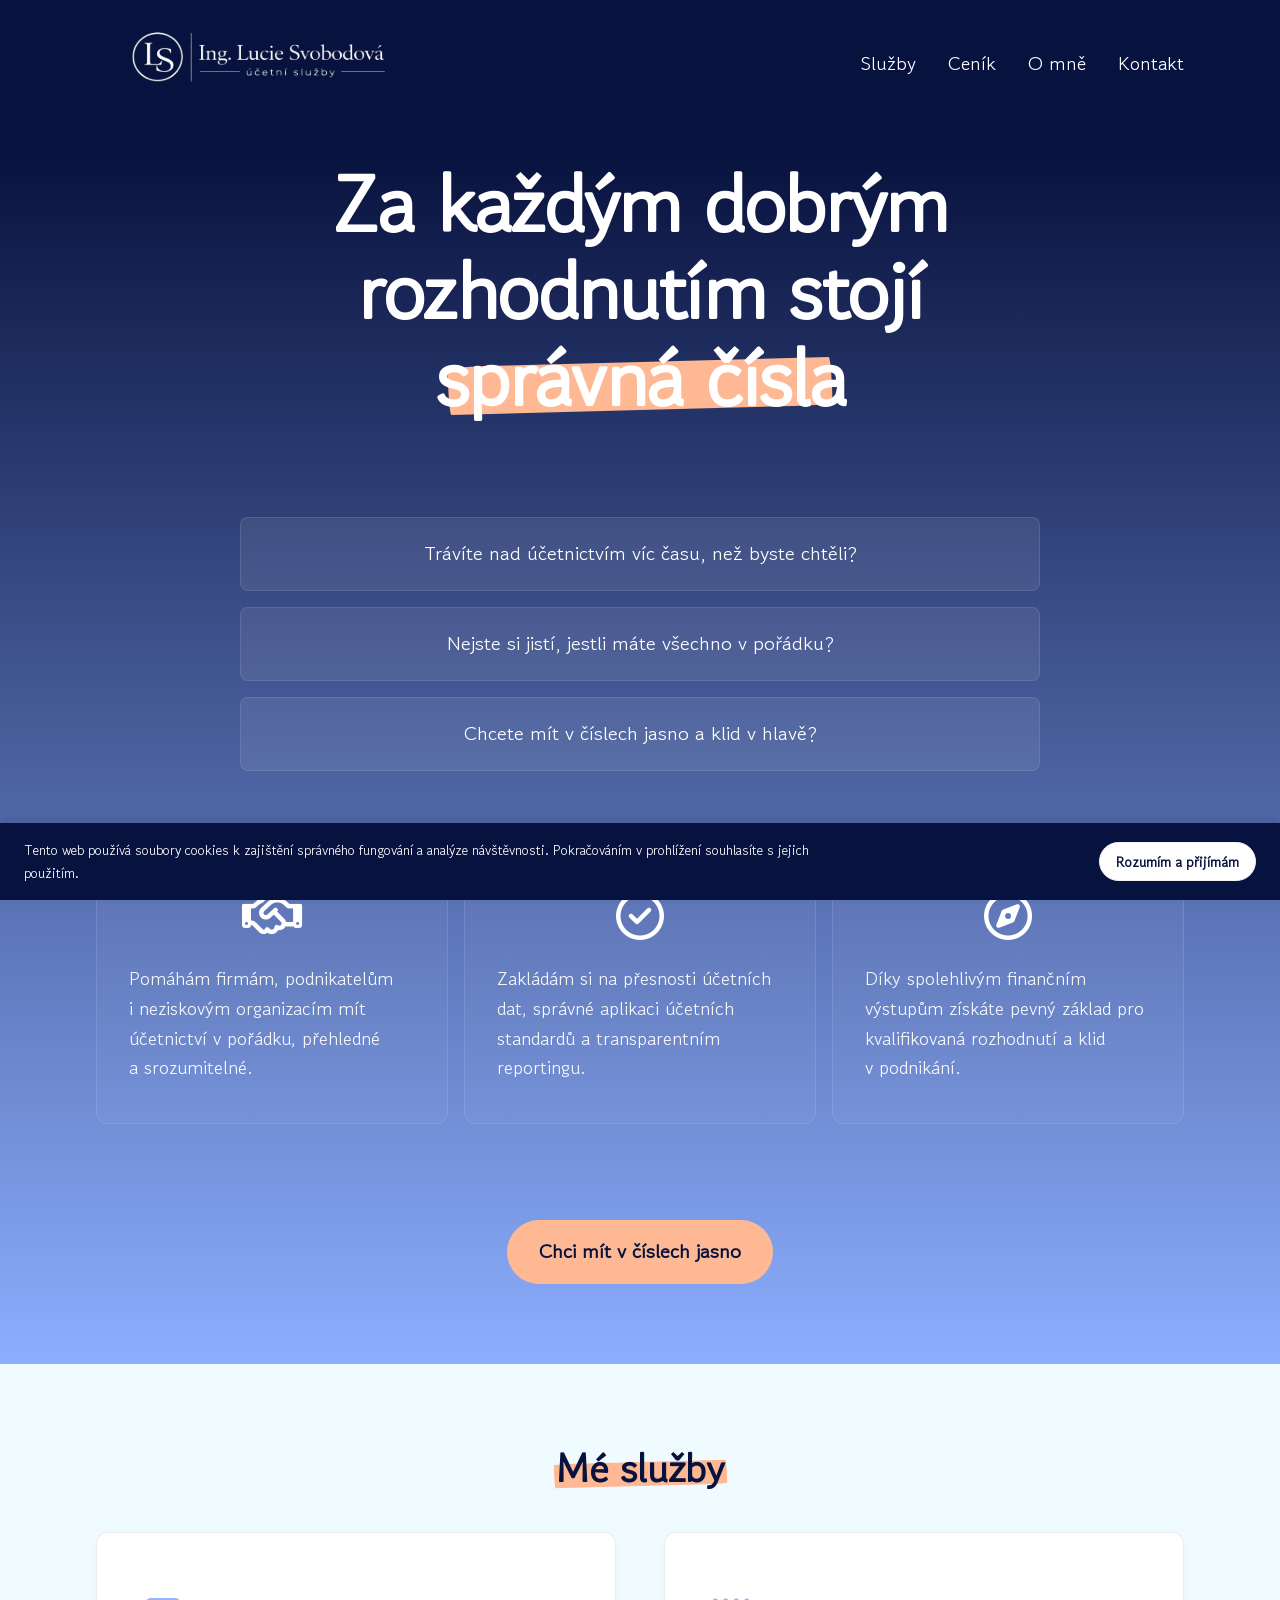
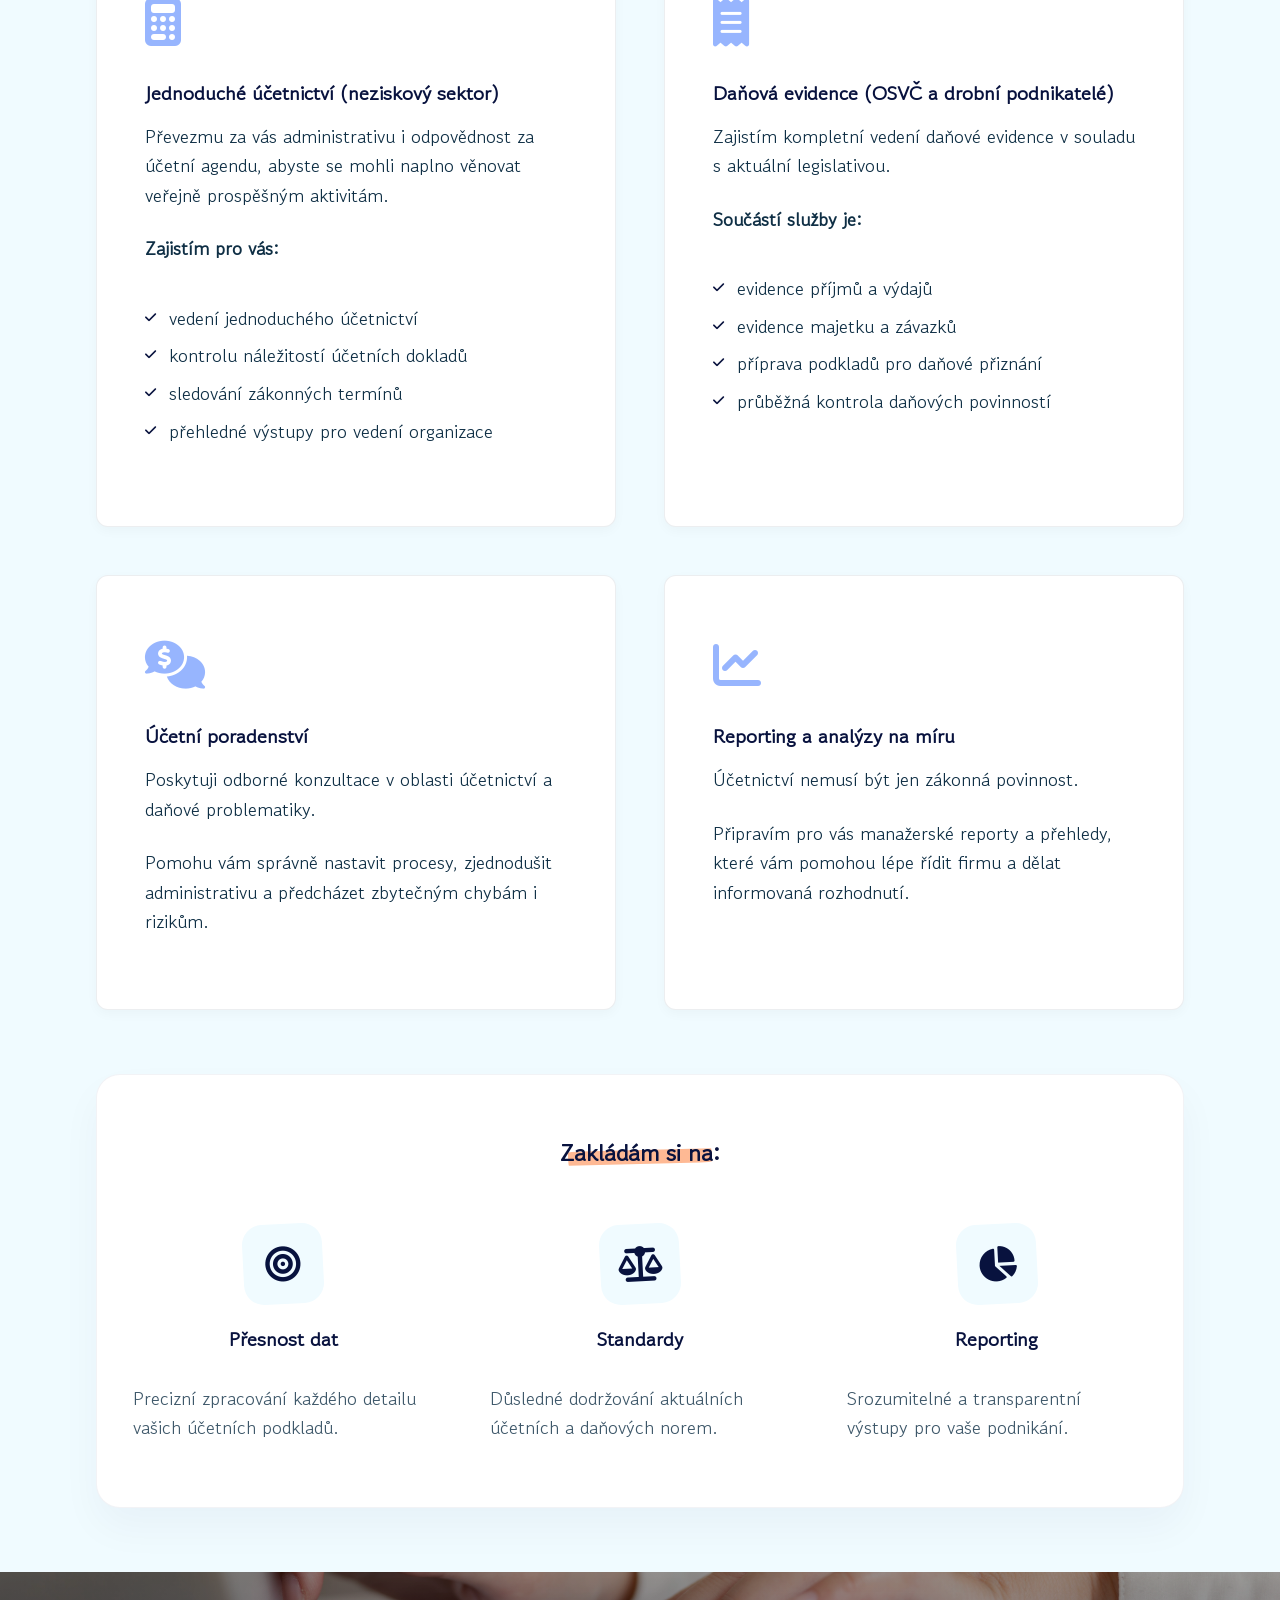
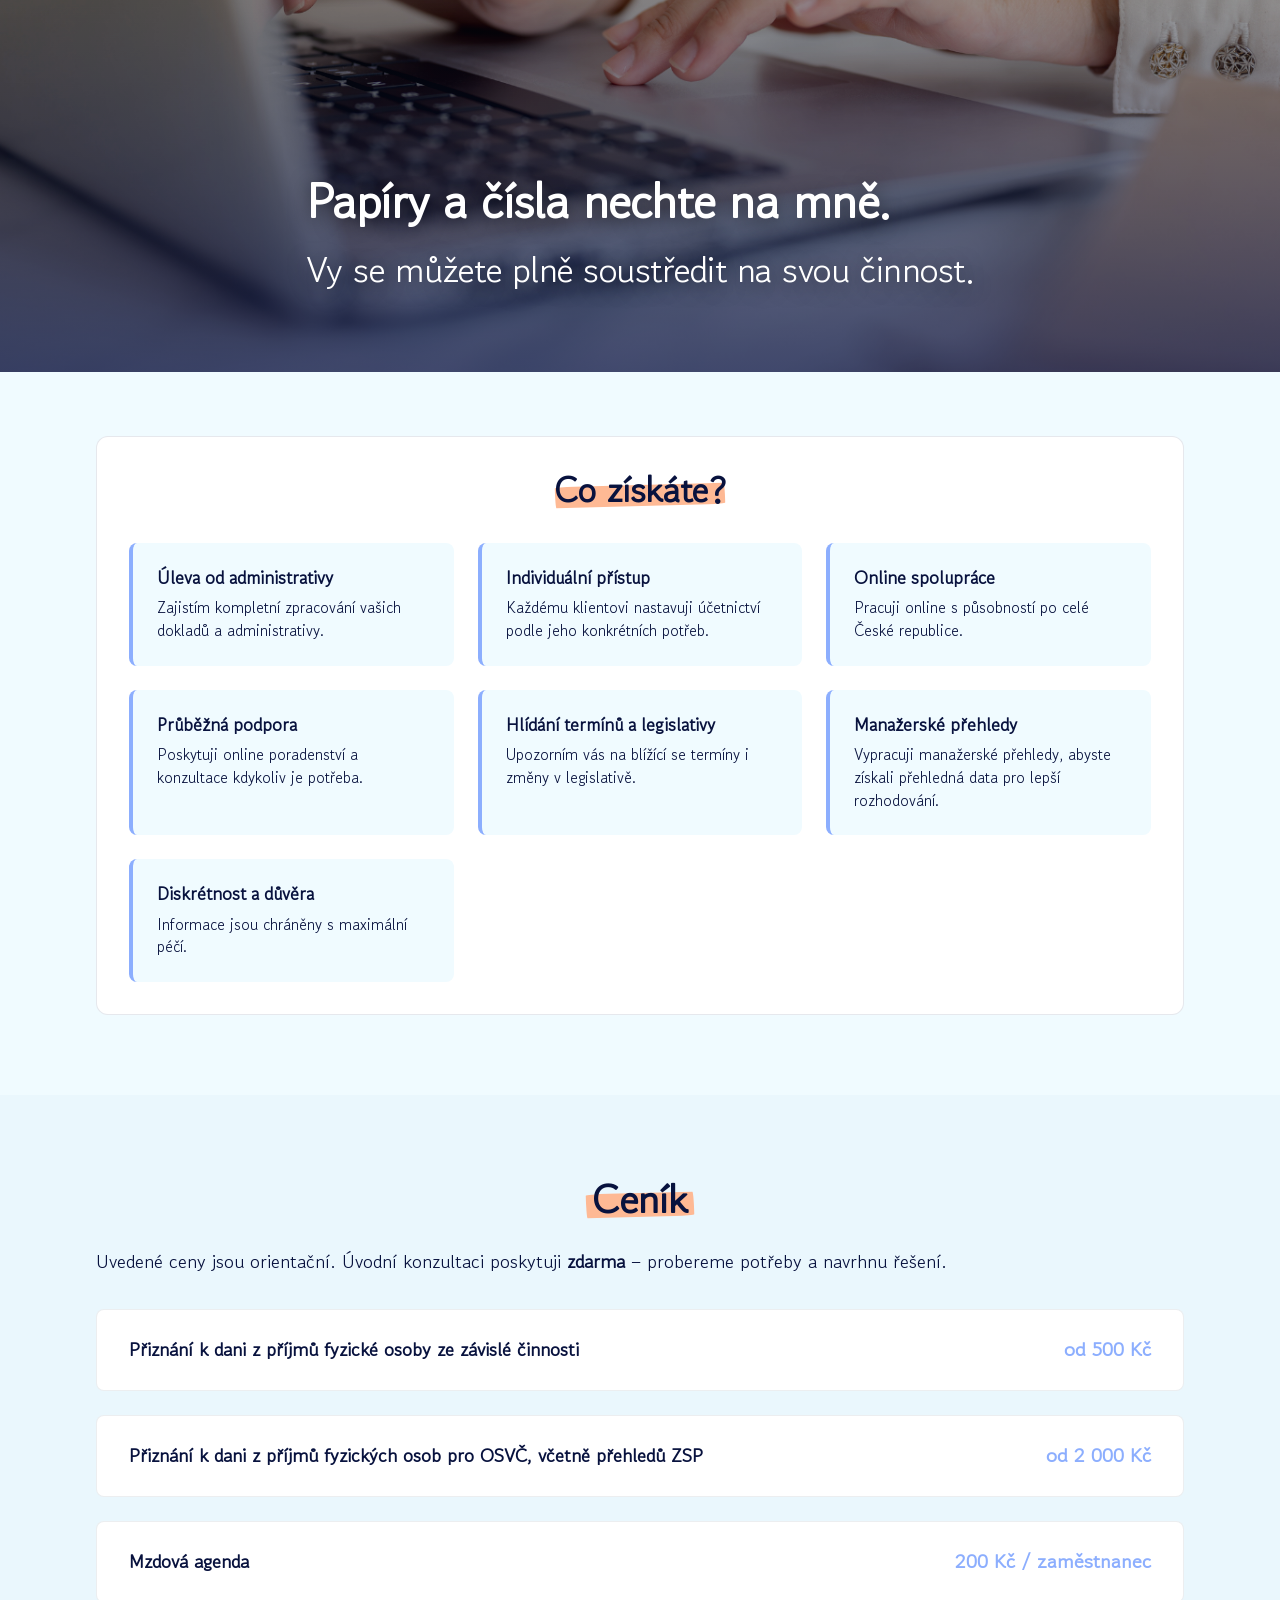
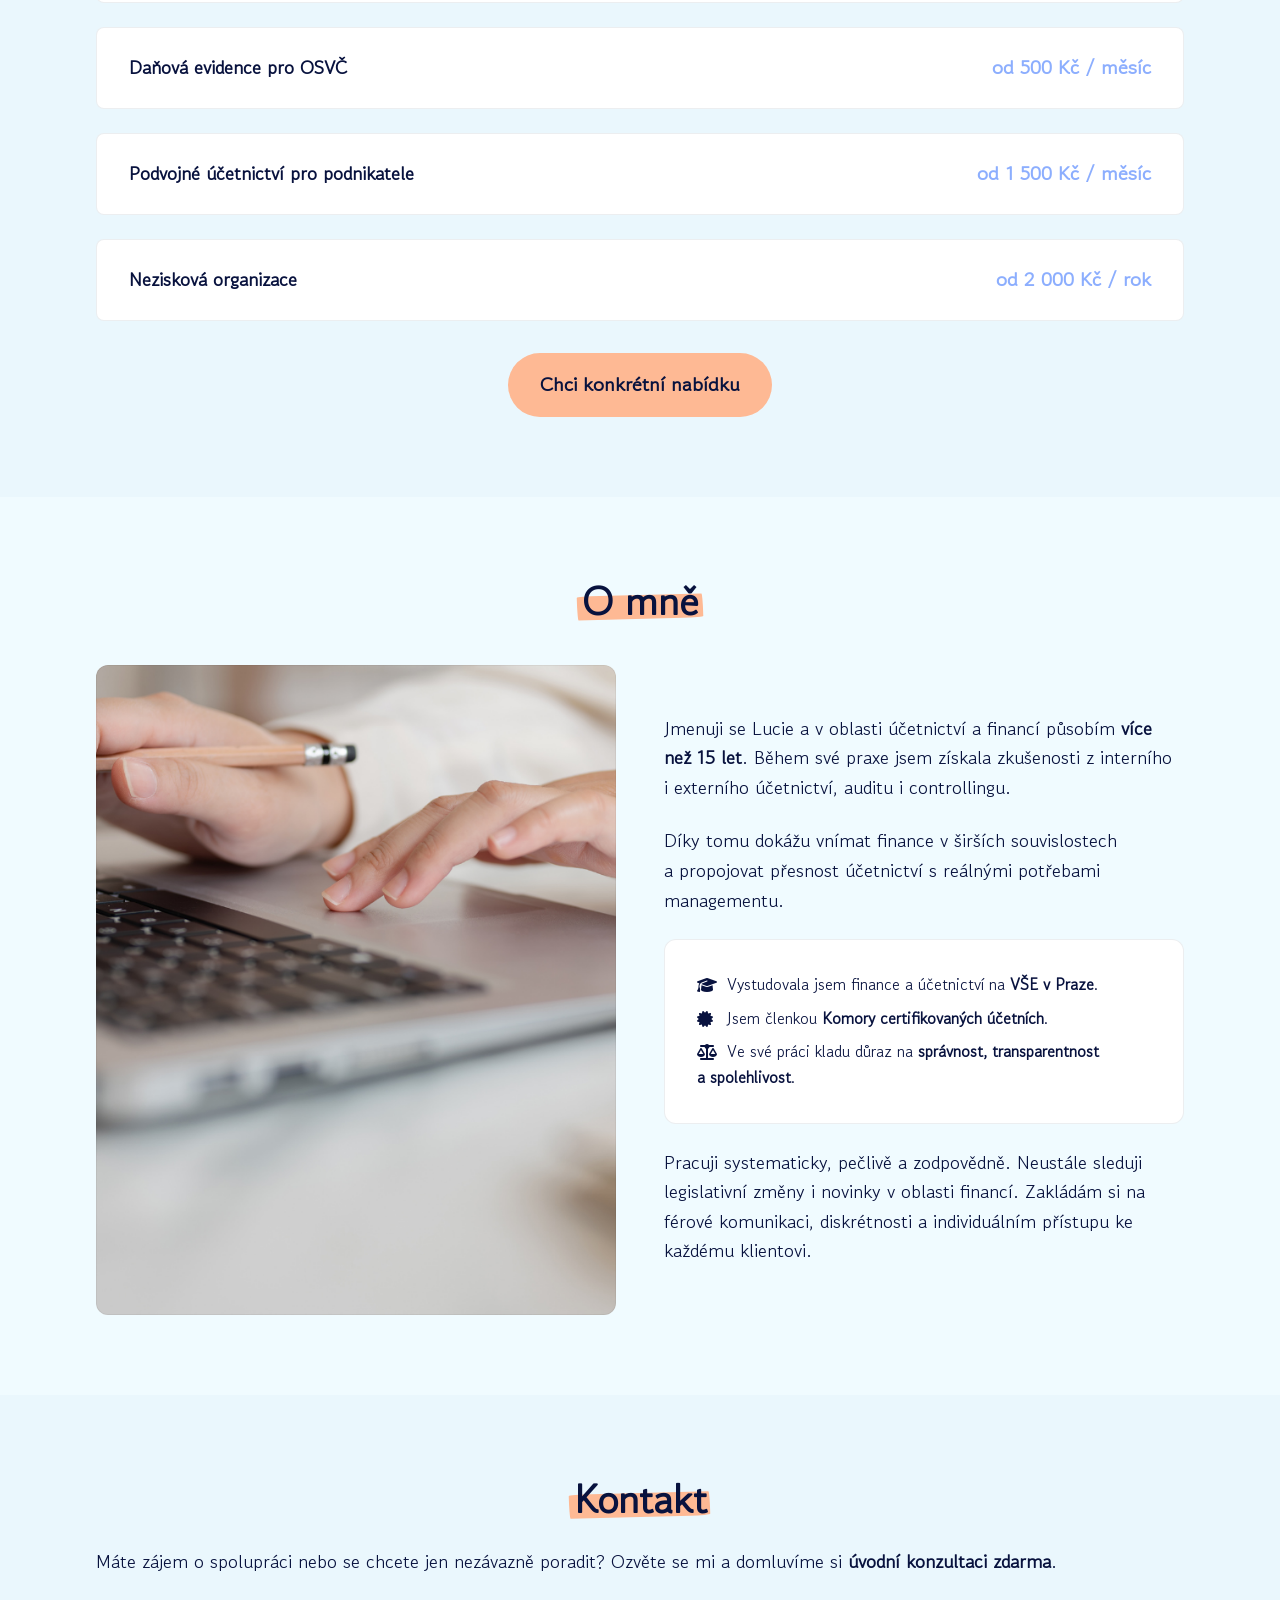
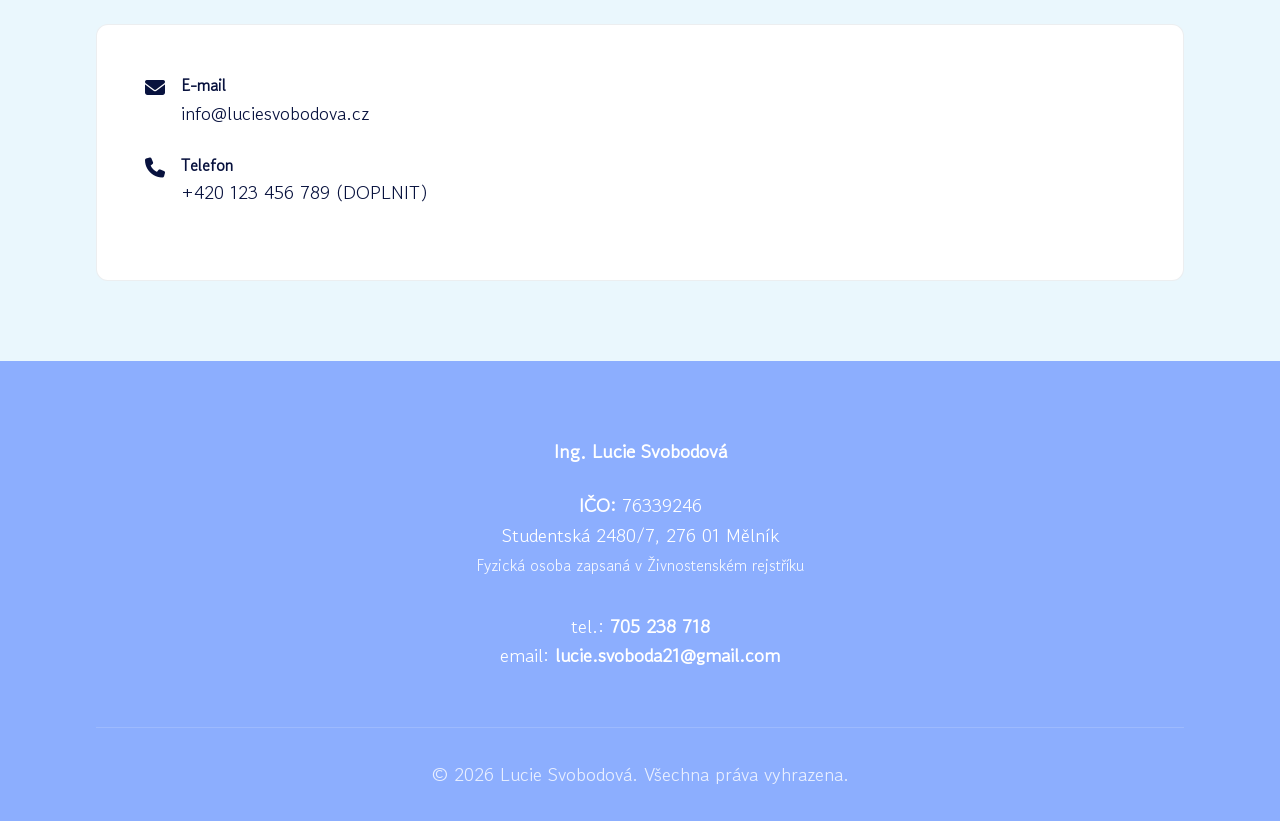
==== index.html @ 1a76c0b0 "verze 1" ====
<!DOCTYPE html>
<html lang="cs">

<head>
    <meta charset="UTF-8">
    <meta name="viewport" content="width=device-width, initial-scale=1.0">
    <meta http-equiv="X-UA-Compatible" content="ie=edge">

    <!-- SEO & Metadata -->
    <title>Lucie Svobodová | Moderní účetnictví a finance</title>
    <meta name="description"
        content="Profesionální vedení účetnictví, daňová evidence a finanční poradenství pro firmy, OSVČ i neziskové organizace s důrazem na přesnost a srozumitelnost.">
    <meta name="robots" content="noindex, nofollow">
    <link rel="canonical" href="https://www.luciesvobodova.cz/">

    <!-- Open Graph for Social Media -->
    <meta property="og:title" content="Lucie Svobodová | Moderní účetnictví a finance">
    <meta property="og:description" content="Spolehlivé účetnictví a srozumitelný reporting pro vaše klidné podnikání.">
    <meta property="og:type" content="website">
    <meta property="og:url" content="https://www.luciesvobodova.cz/">
    <meta property="og:image" content="https://www.luciesvobodova.cz/obrazky/lucie.svobodova.png">

    <!-- Favicon -->
    <link rel="icon" type="image/svg+xml" href="/favicon.svg">

    <!-- Fonts (Gowun Dodum) -->
    <link rel="preconnect" href="https://fonts.googleapis.com">
    <link rel="preconnect" href="https://fonts.gstatic.com" crossorigin>
    <link href="https://fonts.googleapis.com/css2?family=Gowun+Dodum&display=swap" rel="stylesheet">

    <!-- FontAwesome -->
    <link rel="stylesheet" href="https://cdnjs.cloudflare.com/ajax/libs/font-awesome/6.4.0/css/all.min.css">

    <!-- CSS & JS -->
    <link rel="stylesheet" href="style.css">
    <script defer src="script.js"></script>

    <!-- Structured Data (JSON-LD) -->
    <script type="application/ld+json">
    {
      "@context": "https://schema.org",
      "@type": "AccountingService",
      "name": "Lucie Svobodová - Účetní služby",
      "image": "https://www.luciesvobodova.cz/obrazky/logo-dark-bg-cropped.png",
      "url": "https://www.luciesvobodova.cz",
      "telephone": "",
      "priceRange": "$$",
      "address": {
        "@type": "PostalAddress",
        "addressCountry": "CZ"
      },
      "description": "Profesionální vedení účetnictví, daňová evidence a finanční poradenství."
    }
    </script>
</head>

<body>

    <!-- Header Navigation -->
    <header class="header">
        <div class="container nav">
            <a href="#" class="logo"
                style="display: block; width: 330px; height: 95px; overflow: hidden; position: relative;">
                <img src="obrazky/logo svobodova.svg" alt="Logo Lucie Svobodová"
                    style="position: absolute; top: 50%; left: 50%; transform: translate(-50%, -48%); width: 320px; height: 320px; max-width: none;">
            </a>
            <button class="hamburger" aria-label="Menu" aria-expanded="false">
                <i class="fa-solid fa-bars"></i>
            </button>

            <nav>
                <ul class="nav-links">
                    <li><a href="#sluzby">Služby</a></li>
                    <li><a href="#cenik">Ceník</a></li>
                    <li><a href="#o-mne">O&nbsp;mně</a></li>
                    <li><a href="#kontakt">Kontakt</a></li>
                </ul>
            </nav>
        </div>
    </header>

    <!-- Main Content -->
    <main>

        <!-- Background Hero Section matching the image visual -->
        <section class="hero" id="domu">
            <div class="container hero-content">


                <h1 class="reveal" style="transition-delay: 0.1s;">Za každým dobrým<br>rozhodnutím stojí<br><span
                        class="highlight-marker">správná čísla</span></h1>

                <div class="subtitle-container reveal" style="transition-delay: 0.2s;">
                    <ul class="hero-questions">
                        <li>Trávíte nad účetnictvím víc času, než byste
                            chtěli?</li>
                        <li>Nejste si jistí, jestli máte všechno
                            v&nbsp;pořádku?</li>
                        <li>Chcete mít v&nbsp;číslech jasno a&nbsp;klid
                            v&nbsp;hlavě?</li>
                    </ul>

                    <div class="hero-features-grid">
                        <div class="hero-feature-box">
                            <div class="icon-wrapper"><i class="fa-regular fa-handshake"></i></div>
                            <p>Pomáhám firmám, podnikatelům i&nbsp;neziskovým organizacím mít účetnictví v&nbsp;pořádku,
                                přehledné a&nbsp;srozumitelné.</p>
                        </div>
                        <div class="hero-feature-box">
                            <div class="icon-wrapper"><i class="fa-regular fa-circle-check"></i></div>
                            <p>Zakládám si na přesnosti účetních dat, správné aplikaci účetních standardů
                                a&nbsp;transparentním reportingu.</p>
                        </div>
                        <div class="hero-feature-box">
                            <div class="icon-wrapper"><i class="fa-regular fa-compass"></i></div>
                            <p>Díky spolehlivým finančním výstupům získáte pevný základ pro kvalifikovaná rozhodnutí
                                a&nbsp;klid v&nbsp;podnikání.</p>
                        </div>
                    </div>
                </div>

                <div class="hero-cta reveal" style="transition-delay: 0.3s;">
                    <a href="#kontakt" class="btn btn-primary">Chci mít v číslech jasno</a>
                </div>

            </div>
        </section>


        <!-- Služby Section (Bento Grid) -->
        <section id="sluzby" class="modern-section">
            <div class="container container-relative">
                <div class="section-header reveal">
                    <h2>Mé služby</h2>
                </div>

                <div class="services-grid" style="margin-top: 2rem; margin-bottom: 4rem;">

                    <!-- Služba 1 -->
                    <div class="service-card reveal">
                        <div class="service-icon"><i class="fa-solid fa-calculator"></i></div>
                        <h3>Jednoduché účetnictví (neziskový sektor)</h3>
                        <p>Převezmu za vás administrativu i odpovědnost za účetní agendu, abyste se mohli naplno věnovat
                            veřejně prospěšným aktivitám.</p>
                        <p><strong>Zajistím pro vás:</strong></p>
                        <ul class="service-list">
                            <li>vedení jednoduchého účetnictví</li>
                            <li>kontrolu náležitostí účetních dokladů</li>
                            <li>sledování zákonných termínů</li>
                            <li>přehledné výstupy pro vedení organizace</li>
                        </ul>
                    </div>

                    <!-- Služba 2 -->
                    <div class="service-card reveal" style="transition-delay: 0.1s;">
                        <div class="service-icon"><i class="fa-solid fa-receipt"></i></div>
                        <h3>Daňová evidence (OSVČ a drobní podnikatelé)</h3>
                        <p>Zajistím kompletní vedení daňové evidence v souladu s aktuální legislativou.</p>
                        <p><strong>Součástí služby je:</strong></p>
                        <ul class="service-list">
                            <li>evidence příjmů a výdajů</li>
                            <li>evidence majetku a závazků</li>
                            <li>příprava podkladů pro daňové přiznání</li>
                            <li>průběžná kontrola daňových povinností</li>
                        </ul>
                    </div>

                    <!-- Služba 3 -->
                    <div class="service-card reveal" style="transition-delay: 0.2s;">
                        <div class="service-icon"><i class="fa-solid fa-comments-dollar"></i></div>
                        <h3>Účetní poradenství</h3>
                        <p>Poskytuji odborné konzultace v oblasti účetnictví a daňové problematiky.</p>
                        <p>Pomohu vám správně nastavit procesy, zjednodušit administrativu a předcházet zbytečným
                            chybám
                            i rizikům.</p>
                    </div>

                    <!-- Služba 4 -->
                    <div class="service-card reveal" style="transition-delay: 0.3s;">
                        <div class="service-icon"><i class="fa-solid fa-chart-line"></i></div>
                        <h3>Reporting a analýzy na míru</h3>
                        <p>Účetnictví nemusí být jen zákonná povinnost.</p>
                        <p>Připravím pro vás manažerské reporty a přehledy, které vám pomohou lépe řídit firmu a
                            dělat
                            informovaná rozhodnutí.</p>
                    </div>

                </div>

                <!-- Zvýrazněné hodnoty (Zakládám si na) -->
                <div class="values-highlight reveal">
                    <p class="values-title">Zakládám si na:</p>
                    <div class="values-grid">
                        <div class="value-card">
                            <div class="value-icon-wrapper"><i class="fa-solid fa-bullseye"></i></div>
                            <h4>Přesnost dat</h4>
                            <p>Precizní zpracování každého detailu vašich účetních podkladů.</p>
                        </div>
                        <div class="value-card" style="transition-delay: 0.1s;">
                            <div class="value-icon-wrapper"><i class="fa-solid fa-scale-balanced"></i></div>
                            <h4>Standardy</h4>
                            <p>Důsledné dodržování aktuálních účetních a daňových norem.</p>
                        </div>
                        <div class="value-card" style="transition-delay: 0.2s;">
                            <div class="value-icon-wrapper"><i class="fa-solid fa-chart-pie"></i></div>
                            <h4>Reporting</h4>
                            <p>Srozumitelné a transparentní výstupy pro vaše podnikání.</p>
                        </div>
                    </div>
                </div>

                <!-- Full-width Image Slogan Section -->
                <div class="full-width-image-section reveal">
                    <img src="obrazky/lucie.svobodova.png" alt="Lucie Svobodová" loading="lazy">
                    <div class="slogan-overlay">
                        <p class="slogan-text">
                            Papíry a&nbsp;čísla nechte na&nbsp;mně.<br>
                            <span class="slogan-subtext">Vy se můžete plně soustředit na svou činnost.</span>
                        </p>
                    </div>
                </div>

                <!-- Výhody spolupráce -->
                <div class="bento-grid" style="margin-top: 3rem; grid-template-columns: 1fr;">
                    <div class="bento-card reveal"
                        style="background: var(--clr-white); color: var(--clr-primary); border: 1px solid rgba(11, 33, 76, 0.1);">
                        <h3 style="margin-bottom: 2rem; text-align: center; font-size: 2.2rem;">
                            <span class="highlight-marker" style="color: var(--clr-primary);">Co získáte?</span>
                        </h3>
                        <div
                            style="display: grid; grid-template-columns: repeat(auto-fill, minmax(280px, 1fr)); gap: 1.5rem;">

                            <div
                                style="background: var(--clr-bg); padding: 1.5rem; border-radius: var(--radius-md); border-left: 4px solid var(--clr-secondary);">
                                <h4 style="color: var(--clr-primary); margin-bottom: 0.5rem; font-size: 1.1rem;">
                                    Úleva
                                    od
                                    administrativy</h4>
                                <p style="color: var(--clr-text); margin: 0; font-size: 0.95rem; line-height: 1.5;">
                                    Zajistím kompletní zpracování vašich dokladů a administrativy.</p>
                            </div>

                            <div
                                style="background: var(--clr-bg); padding: 1.5rem; border-radius: var(--radius-md); border-left: 4px solid var(--clr-secondary);">
                                <h4 style="color: var(--clr-primary); margin-bottom: 0.5rem; font-size: 1.1rem;">
                                    Individuální přístup
                                </h4>
                                <p style="color: var(--clr-text); margin: 0; font-size: 0.95rem; line-height: 1.5;">
                                    Každému klientovi nastavuji účetnictví podle jeho konkrétních potřeb.</p>
                            </div>

                            <div
                                style="background: var(--clr-bg); padding: 1.5rem; border-radius: var(--radius-md); border-left: 4px solid var(--clr-secondary);">
                                <h4 style="color: var(--clr-primary); margin-bottom: 0.5rem; font-size: 1.1rem;">
                                    Online
                                    spolupráce
                                </h4>
                                <p style="color: var(--clr-text); margin: 0; font-size: 0.95rem; line-height: 1.5;">
                                    Pracuji online s působností po celé České republice.</p>
                            </div>

                            <div
                                style="background: var(--clr-bg); padding: 1.5rem; border-radius: var(--radius-md); border-left: 4px solid var(--clr-secondary);">
                                <h4 style="color: var(--clr-primary); margin-bottom: 0.5rem; font-size: 1.1rem;">
                                    Průběžná podpora
                                </h4>
                                <p style="color: var(--clr-text); margin: 0; font-size: 0.95rem; line-height: 1.5;">
                                    Poskytuji online poradenství a konzultace kdykoliv je potřeba.</p>
                            </div>

                            <div
                                style="background: var(--clr-bg); padding: 1.5rem; border-radius: var(--radius-md); border-left: 4px solid var(--clr-secondary);">
                                <h4 style="color: var(--clr-primary); margin-bottom: 0.5rem; font-size: 1.1rem;">
                                    Hlídání
                                    termínů a
                                    legislativy</h4>
                                <p style="color: var(--clr-text); margin: 0; font-size: 0.95rem; line-height: 1.5;">
                                    Upozorním vás na blížící se termíny i změny v legislativě.</p>
                            </div>

                            <div
                                style="background: var(--clr-bg); padding: 1.5rem; border-radius: var(--radius-md); border-left: 4px solid var(--clr-secondary);">
                                <h4 style="color: var(--clr-primary); margin-bottom: 0.5rem; font-size: 1.1rem;">
                                    Manažerské přehledy
                                </h4>
                                <p style="color: var(--clr-text); margin: 0; font-size: 0.95rem; line-height: 1.5;">
                                    Vypracuji manažerské přehledy, abyste získali přehledná data pro lepší
                                    rozhodování.
                                </p>
                            </div>

                            <div
                                style="background: var(--clr-bg); padding: 1.5rem; border-radius: var(--radius-md); border-left: 4px solid var(--clr-secondary);">
                                <h4 style="color: var(--clr-primary); margin-bottom: 0.5rem; font-size: 1.1rem;">
                                    Diskrétnost a důvěra
                                </h4>
                                <p style="color: var(--clr-text); margin: 0; font-size: 0.95rem; line-height: 1.5;">
                                    Informace jsou chráněny s maximální péčí.</p>
                            </div>

                        </div>
                    </div>
                </div>
            </div>
        </section>


        <!-- Ceník Section -->
        <section id="cenik" class="modern-section bg-alternate">
            <div class="container container-relative">
                <div class="section-header reveal">
                    <h2>Ceník</h2>
                    <p class="section-desc">Uvedené ceny jsou orientační. Úvodní konzultaci poskytuji
                        <strong>zdarma</strong> – probereme potřeby a&nbsp;navrhnu řešení.
                    </p>
                </div>

                <div class="pricing-list">
                    <div class="price-item reveal">
                        <span class="price-name">Přiznání k dani z příjmů fyzické osoby ze závislé činnosti</span>
                        <span class="price-value">od 500 Kč</span>
                    </div>
                    <div class="price-item reveal" style="transition-delay: 0.1s;">
                        <span class="price-name">Přiznání k dani z příjmů fyzických osob pro OSVČ, včetně přehledů
                            ZSP</span>
                        <span class="price-value">od 2 000 Kč</span>
                    </div>
                    <div class="price-item reveal" style="transition-delay: 0.2s;">
                        <span class="price-name">Mzdová agenda</span>
                        <span class="price-value">200 Kč / zaměstnanec</span>
                    </div>
                    <div class="price-item reveal" style="transition-delay: 0.3s;">
                        <span class="price-name">Daňová evidence pro OSVČ</span>
                        <span class="price-value">od 500 Kč / měsíc</span>
                    </div>
                    <div class="price-item reveal" style="transition-delay: 0.4s;">
                        <span class="price-name">Podvojné účetnictví pro podnikatele</span>
                        <span class="price-value">od 1 500 Kč / měsíc</span>
                    </div>
                    <div class="price-item reveal" style="transition-delay: 0.5s;">
                        <span class="price-name">Nezisková organizace</span>
                        <span class="price-value">od 2 000 Kč / rok</span>
                    </div>
                </div>

                <div class="section-footer reveal" style="margin-top: 2rem;">
                    <a href="#kontakt" class="btn btn-primary">Chci konkrétní nabídku</a>
                </div>
            </div>
        </section>


        <!-- O Mně Section -->
        <section id="o-mne" class="modern-section">
            <div class="container container-relative">
                <div class="section-header reveal">
                    <h2>O mně</h2>
                </div>
                <div class="about-grid">

                    <div class="about-image reveal">
                        <img src="obrazky/lucie.svobodova.png" alt="Portrét Lucie Svobodová - Účetní" loading="lazy">
                    </div>

                    <div class="about-content reveal" style="transition-delay: 0.2s;">

                        <p>Jmenuji se Lucie a&nbsp;v&nbsp;oblasti účetnictví a&nbsp;financí působím <strong>více než 15
                                let</strong>. Během své praxe jsem získala zkušenosti z&nbsp;interního i&nbsp;externího
                            účetnictví, auditu i&nbsp;controllingu.</p>
                        <p>Díky tomu dokážu vnímat finance v&nbsp;širších souvislostech a&nbsp;propojovat přesnost
                            účetnictví s&nbsp;reálnými potřebami managementu.</p>

                        <ul style="list-style: none; margin: 1.5rem 0;" class="bento-card">
                            <li style="margin-bottom: 0.5rem;"><i class="fa-solid fa-graduation-cap"
                                    style="color: var(--clr-primary); width: 25px;"></i> Vystudovala jsem finance
                                a&nbsp;účetnictví na <strong>VŠE v Praze</strong>.</li>
                            <li style="margin-bottom: 0.5rem;"><i class="fa-solid fa-certificate"
                                    style="color: var(--clr-primary); width: 25px;"></i> Jsem členkou <strong>Komory
                                    certifikovaných účetních</strong>.</li>
                            <li><i class="fa-solid fa-scale-balanced"
                                    style="color: var(--clr-primary); width: 25px;"></i>
                                Ve své práci kladu důraz na <strong>správnost, transparentnost
                                    a&nbsp;spolehlivost</strong>.
                            </li>
                        </ul>

                        <p>Pracuji systematicky, pečlivě a&nbsp;zodpovědně. Neustále sleduji legislativní změny
                            i&nbsp;novinky v&nbsp;oblasti financí. Zakládám si na férové komunikaci, diskrétnosti
                            a&nbsp;individuálním přístupu ke každému klientovi.</p>
                    </div>

                </div>
            </div>
        </section>


        <!-- Kontakt Section -->
        <section id="kontakt" class="modern-section bg-alternate">
            <div class="container container-relative">
                <div class="section-header reveal">
                    <h2>Kontakt</h2>
                    <p class="section-desc">Máte zájem o&nbsp;spolupráci nebo se chcete jen nezávazně poradit? Ozvěte se
                        mi a&nbsp;domluvíme si
                        <strong>úvodní konzultaci zdarma</strong>.
                    </p>
                </div>

                <div class="contact-section reveal">
                    <div class="contact-grid">

                        <div class="contact-info">


                            <div class="contact-info-item">
                                <i class="fa-solid fa-envelope"></i>
                                <div>
                                    <strong>E-mail</strong>
                                    <p><a href="mailto:info@luciesvobodova.cz">info@luciesvobodova.cz</a></p>
                                </div>
                            </div>

                            <div class="contact-info-item">
                                <i class="fa-solid fa-phone"></i>
                                <div>
                                    <strong>Telefon</strong>
                                    <p><a href="tel:+420123456789">+420 123 456 789 (DOPLNIT)</a></p>
                                </div>
                            </div>
                        </div>

                    </div>
                </div>
            </div>
        </section>

    </main>

    <footer class="footer">
        <div class="container">


            <div class="footer-contacts-centered">
                <h4>Ing. Lucie Svobodová</h4>
                <p>
                    <strong>IČO:</strong> 76339246<br>
                    Studentská 2480/7, 276 01 Mělník<br>
                    <span style="font-size: 0.85em; opacity: 0.9;">Fyzická osoba zapsaná v Živnostenském
                        rejstříku</span>
                </p>
                <p>
                    tel.: <a href="tel:+420705238718">705 238 718</a><br>
                    email: <a href="mailto:lucie.svoboda21@gmail.com">lucie.svoboda21@gmail.com</a>
                </p>
            </div>

            <div class="footer-divider"></div>

            <div class="footer-bottom">
                <div class="footer-copyright">
                    <p>&copy; 2026 Lucie Svobodová. Všechna práva vyhrazena.</p>
                </div>
            </div>
        </div>
    </footer>

    <!-- Cookie Banner -->
    <div id="cookieBanner" class="cookie-banner">
        <p>Tento web používá soubory cookies k zajištění správného fungování a analýze návštěvnosti. Pokračováním v
            prohlížení souhlasíte s jejich použitím.</p>
        <button id="acceptCookies" class="btn btn-white" style="padding: 0.5rem 1rem; font-size: 0.9rem;">Rozumím a
            přijímám</button>
    </div>

</body>

</html>
---- style.css ----
/* --- CSS Variables & Design Options --- */
:root {
  /* Brand Colors */
  --clr-primary: #08123E;
  --clr-secondary: #8CAEFE;
  --clr-accent-peach: #FEB994;
  --clr-accent: #F0FBFF;
  --clr-bg: #F0FBFF;
  --clr-text: #08123E;

  /* Neutral/Dark for Specific Elements */
  --clr-white: #ffffff;
  --clr-gray-light: #f5f5f5;
  --clr-gray-dark: #0F2F45;
  --clr-hero-bg: #08123E;
  /* Darker shade of primary for hero */

  /* Typography */
  --ff-brand: "Gowun Dodum", sans-serif;
  --ff-body: "Gowun Dodum", sans-serif;

  /* Fluid Typography using clamp() */
  --fs-h1: clamp(2.5rem, 5vw + 1rem, 4rem);
  --fs-h2: 40px;
  --fs-h3: 20px;
  --fs-h4: 20px;
  --fs-body: 18.5px;
  /* Base 16px */
  --fs-small: 0.875rem;

  /* Spacing */
  --space-xs: 0.5rem;
  /* 8px */
  --space-sm: 1rem;
  /* 16px */
  --space-md: 1.5rem;
  /* 24px */
  --space-lg: 2rem;
  /* 32px */
  --space-xl: 3rem;
  /* 48px */
  --space-xxl: 5rem;
  /* 80px */
  --section-padding: var(--space-xxl) 0;

  /* Layout */
  --container-width: 85%;
  --max-text-width: 100%;
  /* 85% of screen width */

  /* Borders & Shadows */
  --radius-sm: 4px;
  --radius-md: 8px;
  --radius-lg: 12px;
  --radius-pill: 100px;
  --shadow-sm: none;
  --shadow-md: 0 4px 12px rgba(0, 0, 0, 0.03);
  --shadow-glass: 0 4px 24px 0 rgba(0, 0, 0, 0.05);

  /* Transitions */
  --transition-fast: 0.15s ease;
  --transition-normal: 0.25s ease-in-out;
}

/* --- Reset --- */
*,
*::before,
*::after {
  box-sizing: border-box;
  margin: 0;
  padding: 0;
}

html {
  font-size: 100%;
  /* 16px base */
  scroll-behavior: smooth;
  scroll-padding-top: 80px;
  /* Offset for sticky header */
}

body {
  font-family: var(--ff-body);
  color: var(--clr-text);
  background-color: var(--clr-bg);
  line-height: 1.6;
  text-align: left;
  overflow-x: hidden;
  -webkit-font-smoothing: antialiased;
}

/* --- Typography --- */
h1,
h2,
h3,
h4,
h5,
h6 {
  font-family: var(--ff-brand);
  color: var(--clr-primary);
  line-height: 1.2;
  margin-bottom: var(--space-md);
  font-weight: 700;
}

h1 {
  font-size: var(--fs-h1);
}

h2 {
  font-size: var(--fs-h2);
}

h3 {
  font-size: var(--fs-h3);
}

h4 {
  font-size: var(--fs-h4);
}

.sub-heading {
  font-size: 0.75rem;
  text-transform: uppercase;
  letter-spacing: 2px;
  font-weight: 600;
  color: var(--clr-gray-dark);
  margin-bottom: var(--space-xs);
  display: block;
}

p {
  margin-bottom: var(--space-md);
  font-size: var(--fs-body);
  max-width: var(--max-text-width);
  text-align: left;
}

p:last-child {
  margin-bottom: 0;
}

a {
  color: var(--clr-primary);
  text-decoration: none;
  transition: color var(--transition-fast);
}

a:hover {
  color: var(--clr-secondary);
}

img,
picture,
svg {
  max-width: 100%;
  height: auto;
  display: block;
}

/* --- Layout Utilities --- */
.container {
  width: var(--container-width);
  max-width: none;
  margin: 0 auto;
}

section {
  padding: var(--section-padding);
}

/* Replaced text-center */

/* --- Components --- */

/* Buttons */
.btn {
  display: inline-flex;
  align-items: center;
  justify-content: center;
  padding: 1rem 2rem;
  border-radius: var(--radius-pill);
  font-family: var(--ff-body);
  font-weight: 600;
  font-size: 1.25rem;
  text-decoration: none;
  cursor: pointer;
  border: none;
  transition: all var(--transition-fast);
}

.btn:hover {
  transform: scale(1.1);
}

.btn-primary {
  background-color: var(--clr-accent-peach);
  color: var(--clr-primary);
  box-shadow: none;
}

.btn-primary:hover {
  color: var(--clr-primary);
}

.btn-white {
  background-color: var(--clr-white);
  color: var(--clr-text);
  border: 1px solid var(--clr-gray-light);
}

.btn-white:hover {
  background-color: var(--clr-gray-light);
  color: var(--clr-text);
}

.btn-outline {
  background-color: transparent;
  border: 1px solid var(--clr-white);
  color: var(--clr-white);
}

.btn-outline:hover {
  background-color: rgba(255, 255, 255, 0.1);
  color: var(--clr-white);
}


/* Header & Navigation */
.header {
  position: fixed;
  top: 0;
  left: 0;
  width: 100%;
  background: var(--clr-primary);
  /* Temně modré pozadí */
  z-index: 1000;
  padding: var(--space-sm) 0;
  transition: all var(--transition-normal);
  border-bottom: 1px solid rgba(255, 255, 255, 0);
}

.header.scrolled {
  background: var(--clr-primary);
  /* Temně modré po zascrollování */
  backdrop-filter: blur(12px);
  -webkit-backdrop-filter: blur(12px);
  box-shadow: var(--shadow-sm);
  border-bottom: 1px solid rgba(255, 255, 255, 0.05);
  padding: var(--space-xs) 0;
}

.nav {
  display: flex;
  justify-content: space-between;
  align-items: center;
}

.logo {
  font-family: var(--ff-brand);
  font-size: 1.5rem;
  font-weight: 700;
  color: var(--clr-primary);
  letter-spacing: -0.5px;
}

.nav-links {
  display: flex;
  gap: var(--space-lg);
  list-style: none;
}

.nav-links a {
  font-weight: 500;
  color: var(--clr-white);
  font-size: 1.215rem;
  position: relative;
}

.nav-links a::after {
  content: '';
  position: absolute;
  bottom: 0.15em;
  left: 5%;
  width: 0;
  height: 0.5em;
  background-color: var(--clr-accent-peach);
  z-index: -1;
  border-radius: 255px 15px 225px 15px / 15px 225px 15px 255px;
  transform: rotate(-1.5deg);
  transition: width var(--transition-fast);
}

.nav-links a:hover::after {
  width: 90%;
}

.hamburger {
  display: none;
  cursor: pointer;
  background: none;
  border: none;
  color: var(--clr-white);
}

/* --- Hero Section - Specialized Dark Design --- */
.hero {
  position: relative;
  background: linear-gradient(to bottom, #08123E 0%, #08123E 150px, #8CAEFE 100%);
  min-height: 100vh;
  display: flex;
  align-items: center;
  justify-content: center;
  overflow: hidden;
  text-align: center;
  padding: 160px 0 80px;
}

/* Removed gradient glow for cleaner minimalist look */

.hero-content {
  position: relative;
  z-index: 2;
  display: flex;
  flex-direction: column;
  align-items: center;
}

.hero-badge {
  display: inline-flex;
  align-items: center;
  gap: 0.5rem;
  background: rgba(255, 255, 255, 0.05);
  border: 1px solid rgba(255, 255, 255, 0.1);
  padding: 0.5rem 1rem;
  border-radius: var(--radius-pill);
  color: var(--clr-white);
  font-size: var(--fs-small);
  margin-bottom: var(--space-lg);
  backdrop-filter: blur(4px);
}

.hero-badge i {
  font-size: 0.8rem;
}

.hero h1 {
  color: var(--clr-white);
  margin-bottom: var(--space-xl);
  letter-spacing: -0.02em;
  font-weight: 700;
  line-height: 1.1;
  font-size: clamp(2.7rem, 7.2vw, 4.95rem);
}

.highlight-marker {
  position: relative;
  display: inline-block;
  z-index: 1;
  padding: 0 0.5rem;
}

.highlight-marker::after,
.section-header h2::after {
  content: '';
  position: absolute;
  bottom: 0.15em;
  left: 5%;
  width: 90%;
  height: 0.6em;
  background-color: var(--clr-accent-peach);
  z-index: -1;
  border-radius: 255px 15px 225px 15px / 15px 225px 15px 255px;
  transform: rotate(-1.5deg);
}

.hero .subtitle-container {
  color: var(--clr-gray-light);
  font-size: var(--fs-h4);
  opacity: 0.9;
  margin-top: var(--space-xl);
  margin-bottom: var(--space-xl);
  width: 100%;
  text-align: center;
}

.hero-questions {
  list-style: none;
  display: flex;
  flex-direction: column;
  align-items: center;
  width: 100%;
  max-width: 800px;
  margin: 0 auto;
  gap: 1rem;
  margin-bottom: var(--space-xxl);
}

.hero-questions li {
  width: 100%;
  display: flex;
  align-items: center;
  justify-content: center;
  text-align: center;
  background: rgba(255, 255, 255, 0.08);
  border: 1px solid rgba(255, 255, 255, 0.1);
  padding: 1.25rem 2rem;
  border-radius: var(--radius-md);
  color: var(--clr-white);
  font-size: var(--fs-h4);
  transition: all var(--transition-fast);
}



.hero-questions i {
  color: #ffffff;
  font-size: 1.5rem;
}

.hero-features-grid {
  display: grid;
  grid-template-columns: 1fr;
  gap: 1rem;
  margin-top: 1.5rem;
  margin-bottom: var(--space-xl);
  width: 100%;
}

@media (min-width: 768px) {
  .hero-features-grid {
    grid-template-columns: repeat(3, 1fr);
  }
}

.hero-feature-box {
  background: rgba(255, 255, 255, 0.03);
  border: 1px solid rgba(255, 255, 255, 0.12);
  padding: 2.5rem 2rem;
  border-radius: var(--radius-lg);
  text-align: center;
  display: flex;
  flex-direction: column;
  align-items: center;
  gap: 1.5rem;
  transition: all var(--transition-normal);
  height: 100%;
}

.hero-feature-box:hover {
  background: rgba(255, 255, 255, 0.08);
  transform: translateY(-5px);
  border-color: rgba(255, 255, 255, 0.25);
}

.hero-feature-box .icon-wrapper {
  color: var(--clr-white);
  font-size: 3rem;
  display: flex;
  align-items: center;
  justify-content: center;
}

.hero-feature-box p {
  color: var(--clr-white);
  font-size: var(--fs-body);
  line-height: 1.6;
  margin: 0;
  opacity: 0.95;
}

/* Glassmorphic Widget Element from the design */
.hero-widget {
  margin-top: var(--space-xxl);
  background: rgba(255, 255, 255, 0.1);
  backdrop-filter: blur(16px);
  -webkit-backdrop-filter: blur(16px);
  border: 1px solid rgba(255, 255, 255, 0.15);
  border-radius: var(--radius-pill);
  padding: 0.75rem 1.5rem 0.75rem 0.75rem;
  display: flex;
  align-items: center;
  gap: 1rem;
  color: var(--clr-white);
  box-shadow: var(--shadow-glass);
  animation: float 6s ease-in-out infinite;
  text-align: left;
}

@keyframes float {
  0% {
    transform: translateY(0px);
  }

  50% {
    transform: translateY(-10px);
  }

  100% {
    transform: translateY(0px);
  }
}

.widget-avatar {
  background: var(--clr-secondary);
  width: 40px;
  height: 40px;
  border-radius: 50%;
  display: flex;
  align-items: center;
  justify-content: center;
  color: var(--clr-primary);
  font-weight: bold;
}

.widget-info {
  display: flex;
  flex-direction: column;
}

.widget-title {
  font-size: var(--fs-small);
  font-weight: 600;
  margin-bottom: 0.1rem;
}

.widget-subtitle {
  font-size: 0.75rem;
  opacity: 0.7;
  margin-bottom: 0;
}

.widget-icon {
  margin-left: var(--space-md);
  color: rgba(255, 255, 255, 0.7);
}


/* --- Bento Grid Layout (Služby / Services) --- */
.bento-grid {
  display: grid;
  grid-template-columns: 1fr;
  gap: var(--space-md);
  margin-top: var(--space-lg);
}

.bento-card {
  background: var(--clr-white);
  border-radius: var(--radius-lg);
  padding: var(--space-lg);
  box-shadow: none;
  /* Removed for flat look */
  transition: background var(--transition-normal);
  display: flex;
  flex-direction: column;
  height: 100%;
  border: 1px solid rgba(15, 47, 69, 0.08);
  /* Stronger border for flat design */
}

/* Specific rule: 4 cards/boxes - put 2 on a row on larger screens */
@media (min-width: 768px) {
  .bento-grid {
    grid-template-columns: repeat(2, 1fr);
  }
}

.bento-card:hover {
  background: rgba(255, 255, 255, 0.7);
}

.card-icon {
  background: var(--clr-primary);
  width: 72px;
  height: 72px;
  border-radius: var(--radius-md);
  display: flex;
  align-items: center;
  justify-content: center;
  color: #ffffff;
  font-size: 2.25rem;
  margin-bottom: var(--space-md);
}

.bento-card h3 {
  margin-bottom: var(--space-sm);
}

.bento-card ul {
  list-style: none;
  margin-top: auto;
  /* Push to bottom if content varies */
  padding-top: var(--space-sm);
}

.bento-card ul li {
  position: relative;
  padding-left: 1.5rem;
  margin-bottom: 0.5rem;
  font-size: var(--fs-body);
}

.bento-card ul li::before {
  content: '\f00c';
  /* FontAwesome check */
  font-family: 'Font Awesome 6 Free';
  font-weight: 900;
  position: absolute;
  left: 0;
  color: var(--clr-primary);
  font-size: 0.8rem;
  top: 3px;
}

/* --- Minimalist Services Layout --- */
.services-grid {
  display: grid;
  grid-template-columns: 1fr;
  gap: var(--space-md);
  margin-top: var(--space-xl);
}

@media (min-width: 768px) {
  .services-grid {
    grid-template-columns: repeat(2, 1fr);
  }
}

@media (min-width: 1024px) {
  .services-grid {
    grid-template-columns: repeat(2, 1fr);
    gap: var(--space-xl);
  }
}

.service-card {
  padding: var(--space-lg);
  display: flex;
  flex-direction: column;
  height: 100%;
  position: relative;
  background: var(--clr-white);
  border-radius: var(--radius-lg);
  border: 1px solid rgba(15, 47, 69, 0.08);
  box-shadow: var(--shadow-md);
  transition: transform var(--transition-normal), box-shadow var(--transition-normal);
}

.service-card:hover {
  transform: translateY(-5px);
  box-shadow: 0 10px 20px rgba(0, 0, 0, 0.06);
}

@media (min-width: 1024px) {
  .service-card {
    padding: var(--space-xl);
  }
}

.service-icon {
  font-size: 3rem;
  color: var(--clr-secondary);
  font-weight: 300;
  margin-bottom: var(--space-md);
  opacity: 0.9;
}

.service-card h3 {
  font-weight: 700;
  font-size: var(--fs-h3);
  margin-bottom: var(--space-sm);
  color: var(--clr-primary);
  min-height: auto;
  display: flex;
  align-items: baseline;
  flex-wrap: wrap;
  column-gap: 0.35rem;
}

.service-card h3 span {
  font-size: inherit;
  opacity: 1;
}

.service-card p {
  font-size: var(--fs-body);
  color: var(--clr-gray-dark);
  margin-bottom: var(--space-md);
  text-align: left;
}

.service-list {
  display: block;
  list-style: none;
  margin-top: var(--space-sm);
  margin-bottom: var(--space-md);
  padding: 0;
}

.service-list li {
  position: relative;
  padding-left: 1.5rem;
  margin-bottom: 0.5rem;
  font-size: var(--fs-body);
  color: var(--clr-gray-dark);
}

.service-list li::before {
  content: '\f00c';
  font-family: 'Font Awesome 6 Free';
  font-weight: 900;
  position: absolute;
  left: 0;
  color: var(--clr-primary);
  font-size: 0.8rem;
  top: 4px;
}

.service-arrow {
  margin-top: auto;
  font-size: 1.25rem;
  color: var(--clr-primary);
  opacity: 0.7;
}

/* --- Pricing Sectin (Ceník) --- */
.pricing-list {
  display: flex;
  flex-direction: column;
  gap: var(--space-md);
  margin-top: var(--space-lg);
  width: 100%;
}

.price-item {
  display: flex;
  justify-content: space-between;
  align-items: center;
  padding: var(--space-md) var(--space-lg);
  background: var(--clr-white);
  border-radius: var(--radius-md);
  box-shadow: none;
  border: 1px solid rgba(15, 47, 69, 0.08);
  transition: background var(--transition-fast);
}

.price-item:hover {
  background: var(--clr-bg);
}

.price-name {
  font-weight: 600;
  font-family: var(--ff-brand);
  font-size: var(--fs-body);
  color: var(--clr-primary);
}

.price-value {
  font-weight: 700;
  color: var(--clr-secondary);
  font-size: var(--fs-h3);
  white-space: nowrap;
}

/* --- Pricing Cards Layout (Minimalist) --- */
.pricing-grid {
  display: grid;
  grid-template-columns: 1fr;
  gap: var(--space-lg);
  margin-top: var(--space-xl);
  width: 100%;
}

@media (min-width: 768px) {
  .pricing-grid {
    grid-template-columns: repeat(3, 1fr);
  }
}

.pricing-card {
  background: var(--clr-white);
  padding: var(--space-xl) var(--space-lg);
  text-align: left;
  box-shadow: 0 10px 30px rgba(0, 0, 0, 0.03);
  display: flex;
  flex-direction: column;
  transition: transform 0.3s ease;
  position: relative;
  border: 1px solid rgba(15, 47, 69, 0.05);
}

.pricing-card.featured {
  box-shadow: 0 20px 40px rgba(0, 0, 0, 0.08);
  z-index: 1;
}

@media (min-width: 768px) {
  .pricing-card.featured {
    transform: scale(1.05);
  }
}

.pricing-card-icon {
  font-size: 2rem;
  color: var(--clr-primary);
  margin-bottom: var(--space-md);
  opacity: 0.8;
}

.pricing-card h3 {
  font-weight: 400;
  font-size: var(--fs-h3);
  margin-bottom: var(--space-xs);
  color: var(--clr-primary);
}

.pricing-subtitle {
  font-size: 0.85rem;
  color: var(--clr-gray-dark);
  margin-bottom: var(--space-md);
}

.pricing-card .price {
  font-size: 2.25rem;
  font-weight: 400;
  color: var(--clr-primary);
  margin-bottom: var(--space-lg);
  display: flex;
  align-items: center;
  justify-content: flex-start;
  gap: 0.25rem;
}

.pricing-card .price .currency {
  font-size: 1rem;
  align-self: flex-start;
  margin-top: 0.4rem;
}

.pricing-card .price .period {
  font-size: 0.9rem;
  color: var(--clr-gray-dark);
}

.btn-pricing {
  background: var(--clr-accent-peach);
  color: var(--clr-primary);
  padding: 0.75rem 2rem;
  font-weight: 600;
  font-size: 1.15rem;
  border: none;
  cursor: pointer;
  transition: all var(--transition-fast);
  width: 100%;
  margin-top: auto;
  text-decoration: none;
  display: inline-block;
  border-radius: 0;
}

.btn-pricing:hover {
  filter: brightness(0.95);
  color: var(--clr-primary);
  transform: scale(1.02);
}

.pricing-card.featured .btn-pricing {
  background: var(--clr-primary);
  opacity: 0.9;
}

/* Pricing clarification text */
.pricing-note {
  text-align: center;
  font-size: var(--fs-small);
  color: var(--clr-gray-dark);
  margin-bottom: var(--space-xl);
}

/* --- About Me Section --- */
.about-grid {
  display: grid;
  grid-template-columns: 1fr;
  gap: var(--space-xl);
  align-items: center;
}

@media (min-width: 992px) {
  .about-grid {
    grid-template-columns: 1fr 1fr;
  }
}

.about-image {
  border-radius: var(--radius-lg);
  overflow: hidden;
  box-shadow: none;
  /* Removing shadow for minimalist look */
  position: relative;
}

.about-image img {
  width: 100%;
  aspect-ratio: 4/5;
  object-fit: cover;
  display: block;
}

.about-image::after {
  content: '';
  position: absolute;
  top: 0;
  left: 0;
  right: 0;
  bottom: 0;
  border-radius: var(--radius-lg);
  box-shadow: inset 0 0 0 1px rgba(0, 0, 0, 0.05);
  /* Soft inner border */
}

/* --- Contact Section --- */
.contact-section {
  background-color: var(--clr-white);
  border-radius: var(--radius-lg);
  padding: var(--space-xl);
  box-shadow: none;
  border: 1px solid rgba(15, 47, 69, 0.08);
  margin-top: var(--space-xl);
}

.contact-grid {
  display: flex;
  flex-direction: column;
  gap: var(--space-xl);
  width: 100%;
}

@media(min-width: 768px) {
  .contact-grid {
    flex-direction: row;
    flex-wrap: wrap;
  }
}

.contact-info-item {
  display: flex;
  align-items: flex-start;
  gap: 1rem;
  margin-bottom: var(--space-md);
}

.contact-info-item i {
  color: var(--clr-primary);
  font-size: 1.25rem;
  margin-top: 5px;
}

.contact-info-item p {
  margin-bottom: 0;
}

.contact-form {
  display: grid;
  gap: var(--space-sm);
}

.form-group {
  display: flex;
  flex-direction: column;
}

.form-group label {
  font-size: var(--fs-small);
  font-weight: 600;
  margin-bottom: 0.25rem;
  color: var(--clr-primary);
}

.form-control {
  padding: 0.875rem 1rem;
  border: 1px solid var(--clr-gray-light);
  border-radius: var(--radius-sm);
  background: var(--clr-bg);
  font-family: inherit;
  font-size: 1rem;
  transition: border-color var(--transition-fast), box-shadow var(--transition-fast);
}

.form-control:focus {
  outline: none;
  border-color: var(--clr-secondary);
  box-shadow: 0 0 0 3px rgba(125, 179, 208, 0.2);
}

textarea.form-control {
  resize: vertical;
  min-height: 150px;
}

/* Honeypot */
.honeypot-field {
  display: none !important;
}

/* --- Footer --- */
.footer {
  background-color: var(--clr-secondary);
  color: var(--clr-white);
  padding: var(--space-xxl) 0 var(--space-lg);
  text-align: center;
}

.footer-contacts-centered {
  display: flex;
  flex-direction: column;
  align-items: center;
  gap: var(--space-md);
  margin-bottom: var(--space-lg);
}

.footer-contacts-centered h4 {
  font-size: 1.2rem;
  margin-bottom: 0.2rem;
  color: var(--clr-white);
}

.footer-contacts-centered p {
  font-size: var(--fs-body);
  line-height: 1.6;
  margin-bottom: 0.5rem;
  color: var(--clr-white);
  text-align: center;
}

.footer-contacts-centered a {
  color: var(--clr-white);
  text-decoration: none;
  font-weight: 600;
  transition: opacity var(--transition-fast);
}

.footer-contacts-centered a:hover {
  opacity: 0.8;
  text-decoration: underline;
}

.footer-divider {
  width: 100%;
  height: 1px;
  background-color: var(--clr-white);
  opacity: 0.15;
  margin: var(--space-xl) 0 var(--space-lg);
}

.footer-bottom {
  display: flex;
  flex-direction: column;
  align-items: center;
  gap: var(--space-md);
}

.footer-copyright {
  font-size: var(--fs-small);
  color: var(--clr-white);
  opacity: 0.8;
  font-weight: 500;
}

.footer-copyright p {
  margin: 0;
  text-align: center;
}


/* --- Utilities --- */
.hidden {
  opacity: 0;
  visibility: hidden;
}

/* Scroll reveal animations class */
.reveal {
  opacity: 0;
  transform: translateY(30px);
  transition: opacity 0.6s ease-out, transform 0.6s ease-out;
}

.reveal.active {
  opacity: 1;
  transform: translateY(0);
}

/* Accordion (If needed) */
.accordion {
  border: 1px solid var(--clr-gray-light);
  border-radius: var(--radius-md);
  overflow: hidden;
  margin-bottom: var(--space-sm);
  background: var(--clr-white);
}

.accordion-header {
  padding: 1rem 1.5rem;
  display: flex;
  justify-content: space-between;
  align-items: center;
  cursor: pointer;
  font-weight: 600;
  user-select: none;
}

.accordion-header i {
  transition: transform var(--transition-fast);
}

.accordion-content {
  padding: 0 1.5rem;
  max-height: 0;
  overflow: hidden;
  transition: max-height 0.3s ease-out, padding 0.3s ease;
}

.accordion.active .accordion-header i {
  transform: rotate(180deg);
}

.accordion.active .accordion-content {
  padding: 1rem 1.5rem;
}

/* --- Cookie Banner --- */
.cookie-banner {
  position: fixed;
  bottom: 0;
  left: 0;
  right: 0;
  background: var(--clr-primary);
  color: var(--clr-white);
  padding: var(--space-sm) var(--space-md);
  display: flex;
  justify-content: space-between;
  align-items: center;
  z-index: 9999;
  box-shadow: 0 -4px 10px rgba(0, 0, 0, 0.1);
  flex-wrap: wrap;
  gap: 1rem;
  transform: translateY(100%);
  transition: transform 0.5s ease-in-out;
}

.cookie-banner.show {
  transform: translateY(0);
}

.cookie-banner p {
  margin: 0;
  font-size: var(--fs-small);
  max-width: 800px;
}


/* --- Mobile Responsiveness overrides --- */
@media (max-width: 768px) {
  .nav-links {
    position: absolute;
    top: 100%;
    left: 0;
    width: 100%;
    background: var(--clr-primary);
    flex-direction: column;
    padding: var(--space-md) 0;
    box-shadow: var(--shadow-md);
    gap: 0;
    clip-path: polygon(0 0, 100% 0, 100% 0, 0 0);
    /* Hidden state */
    transition: clip-path 0.3s ease-in-out;
  }

  .nav-links.active {
    clip-path: polygon(0 0, 100% 0, 100% 100%, 0 100%);
  }

  .nav-links li {
    text-align: center;
  }

  .nav-links a {
    display: block;
    padding: 1rem;
    color: var(--clr-white);
  }

  .hamburger {
    display: block;
    font-size: 1.5rem;
  }

  .price-item {
    flex-direction: column;
    text-align: center;
    gap: 0.5rem;
  }

  /* Prevent horizontal scroll on small devices */
  :root {
    --container-width: 95%;
  }
}

@media (max-width: 480px) {
  .bento-card {
    padding: var(--space-md);
  }
}

/* --- Clean Modern Shapes & Full Width Containers --- */
.modern-section {
  position: relative;
  width: 100%;
  padding: var(--space-xxl) 0;
  overflow: hidden;
  background-color: transparent;
}

.modern-section.bg-alternate {
  background-color: rgba(125, 179, 208, 0.05);
  /* very light theme color */
}

/* Keep container structured inside full-width section */
.container-relative {
  position: relative;
  z-index: 2;
  /* Put above decorations */
}

.section-header {
  margin-bottom: var(--space-lg);
  position: relative;
  z-index: 2;
  text-align: center;
}

.section-header h2 {
  position: relative;
  display: inline-block;
  z-index: 1;
  padding: 0 0.75rem;
  margin-bottom: 0.5rem;
}

.section-desc {
  width: 100%;
  margin-top: 1rem;
}

.section-footer {
  margin-top: var(--space-lg);
  display: flex;
  justify-content: center;
}

/* Intertwining abstract clean lines */
.decor-line-h {
  position: absolute;
  left: 0;
  right: 0;
  height: 1px;
  background: var(--clr-primary);
  opacity: 0.05;
  z-index: 1;
}

.decor-line-v {
  position: absolute;
  top: 0;
  bottom: 0;
  width: 1px;
  background: var(--clr-primary);
  opacity: 0.05;
  z-index: 1;
}

.decor-top-20 {
  top: 20%;
}

.decor-top-30 {
  top: 30%;
}

.decor-top-40 {
  top: 40%;
}

.decor-top-70 {
  top: 70%;
}

.decor-left-10 {
  left: 10%;
}

.decor-left-15 {
  left: 15%;
}

.decor-right-10 {
  right: 10%;
}

.decor-right-20 {
  right: 20%;
}

/* Abstract boxes that overlap sections */
.decor-box {
  position: absolute;
  border: 1px solid var(--clr-primary);
  opacity: 0.1;
  z-index: 0;
  border-radius: var(--radius-sm);
  transition: transform 0.5s ease-out;
}

.modern-section:hover .decor-box {
  transform: translate(10px, -10px);
}

.decor-pos-1 {
  width: 400px;
  height: 400px;
  top: 50%;
  right: -5%;
  background: rgba(125, 179, 208, 0.1);
  transform: rotate(5deg);
}

.decor-pos-2 {
  width: 250px;
  height: 600px;
  top: -10%;
  left: 5%;
  background: rgba(240, 251, 255, 0.05);
  /* accent */
  transform: rotate(-10deg);
}

.decor-pos-3 {
  width: 500px;
  height: 250px;
  bottom: 0%;
  right: 10%;
  border-width: 2px;
  background: transparent;
  transform: rotate(15deg);
}

.decor-pos-4 {
  width: 300px;
  height: 300px;
  top: -5%;
  left: -5%;
  background: rgba(125, 179, 208, 0.1);
  transform: rotate(-5deg);
}

/* --- Values Highlight Section --- */
.values-highlight {
  background: white;
  border-radius: 24px;
  padding: 4rem 2rem;
  margin: 4rem 0;
  border: 1px solid rgba(11, 33, 76, 0.05);
  box-shadow: 0 20px 40px rgba(11, 33, 76, 0.04);
  text-align: center;
}

.values-title {
  text-align: center;
  font-weight: 700;
  font-size: 1.5rem;
  color: var(--clr-primary);
  margin-bottom: 3.5rem;
  position: relative;
  display: inline-block;
  line-height: 1.2;
}

.values-title::after {
  content: '';
  position: absolute;
  bottom: 0.15em;
  left: 5%;
  width: 90%;
  height: 0.6em;
  background-color: var(--clr-accent-peach);
  z-index: -1;
  border-radius: 255px 15px 225px 15px / 15px 225px 15px 255px;
  transform: rotate(-1.5deg);
}

.values-grid {
  display: grid;
  grid-template-columns: repeat(auto-fit, minmax(280px, 1fr));
  gap: 3rem;
  width: 100%;
}

.value-card {
  display: flex;
  flex-direction: column;
  align-items: center;
  text-align: center;
  gap: 1.5rem;
  transition: transform 0.3s ease;
}

.value-card:hover {
  transform: translateY(-8px);
}

.value-icon-wrapper {
  width: 80px;
  height: 80px;
  background: var(--clr-accent);
  border-radius: 20px;
  display: flex;
  align-items: center;
  justify-content: center;
  color: var(--clr-primary);
  font-size: 2.2rem;
  transition: all 0.3s ease;
  transform: rotate(-3deg);
}

.value-card:hover .value-icon-wrapper {
  transform: rotate(0deg) scale(1.1);
  background: var(--clr-secondary);
  color: white;
}

.value-card h4 {
  font-size: var(--fs-h4);
  margin-bottom: 0.5rem;
  color: var(--clr-primary);
}

.value-card p {
  font-size: var(--fs-body);
  color: var(--clr-gray-dark);
  opacity: 0.8;
  max-width: 300px;
  margin: 0 auto;
}

/* --- Slogan Banner Section --- */
.full-width-image-section {
  position: relative;
  height: 400px;
  margin: 4rem calc(-1 * (100vw - 100%) / 2);
  width: 100vw;
  overflow: hidden;
}

.full-width-image-section img {
  width: 100%;
  height: 100%;
  object-fit: cover;
  filter: brightness(0.65) contrast(1.1);
  transition: transform 10s ease-out;
}

.full-width-image-section:hover img {
  transform: scale(1.05);
}

.slogan-overlay {
  position: absolute;
  top: 0;
  left: 0;
  width: 100%;
  height: 100%;
  display: flex;
  flex-direction: column;
  align-items: center;
  justify-content: flex-end;
  padding-bottom: 5rem;
  padding-left: 2rem;
  padding-right: 2rem;
  text-align: center;
  background: linear-gradient(to bottom, transparent, rgba(17, 30, 90, 0.6));
  z-index: 2;
}

.slogan-text {
  color: var(--clr-white);
  font-size: clamp(1.8rem, 5vw, 3rem);
  font-weight: 700;
  max-width: 1100px;
  line-height: 1.25;
  margin: 0;
  text-shadow: 0 4px 20px rgba(0, 0, 0, 0.5);
  letter-spacing: -0.01em;
  font-family: var(--ff-brand);
}

.slogan-subtext {
  color: var(--clr-white);
  /* Secondary color from vars */
  font-weight: 400;
  font-size: 0.75em;
  display: block;
  margin-top: 1rem;
  opacity: 1;
  font-family: var(--ff-body);
}

/* --- Media Queries for Slogan --- */
@media (max-width: 768px) {
  .full-width-image-section {
    height: 300px;
  }

  .slogan-overlay {
    padding-bottom: 2rem;
  }
}
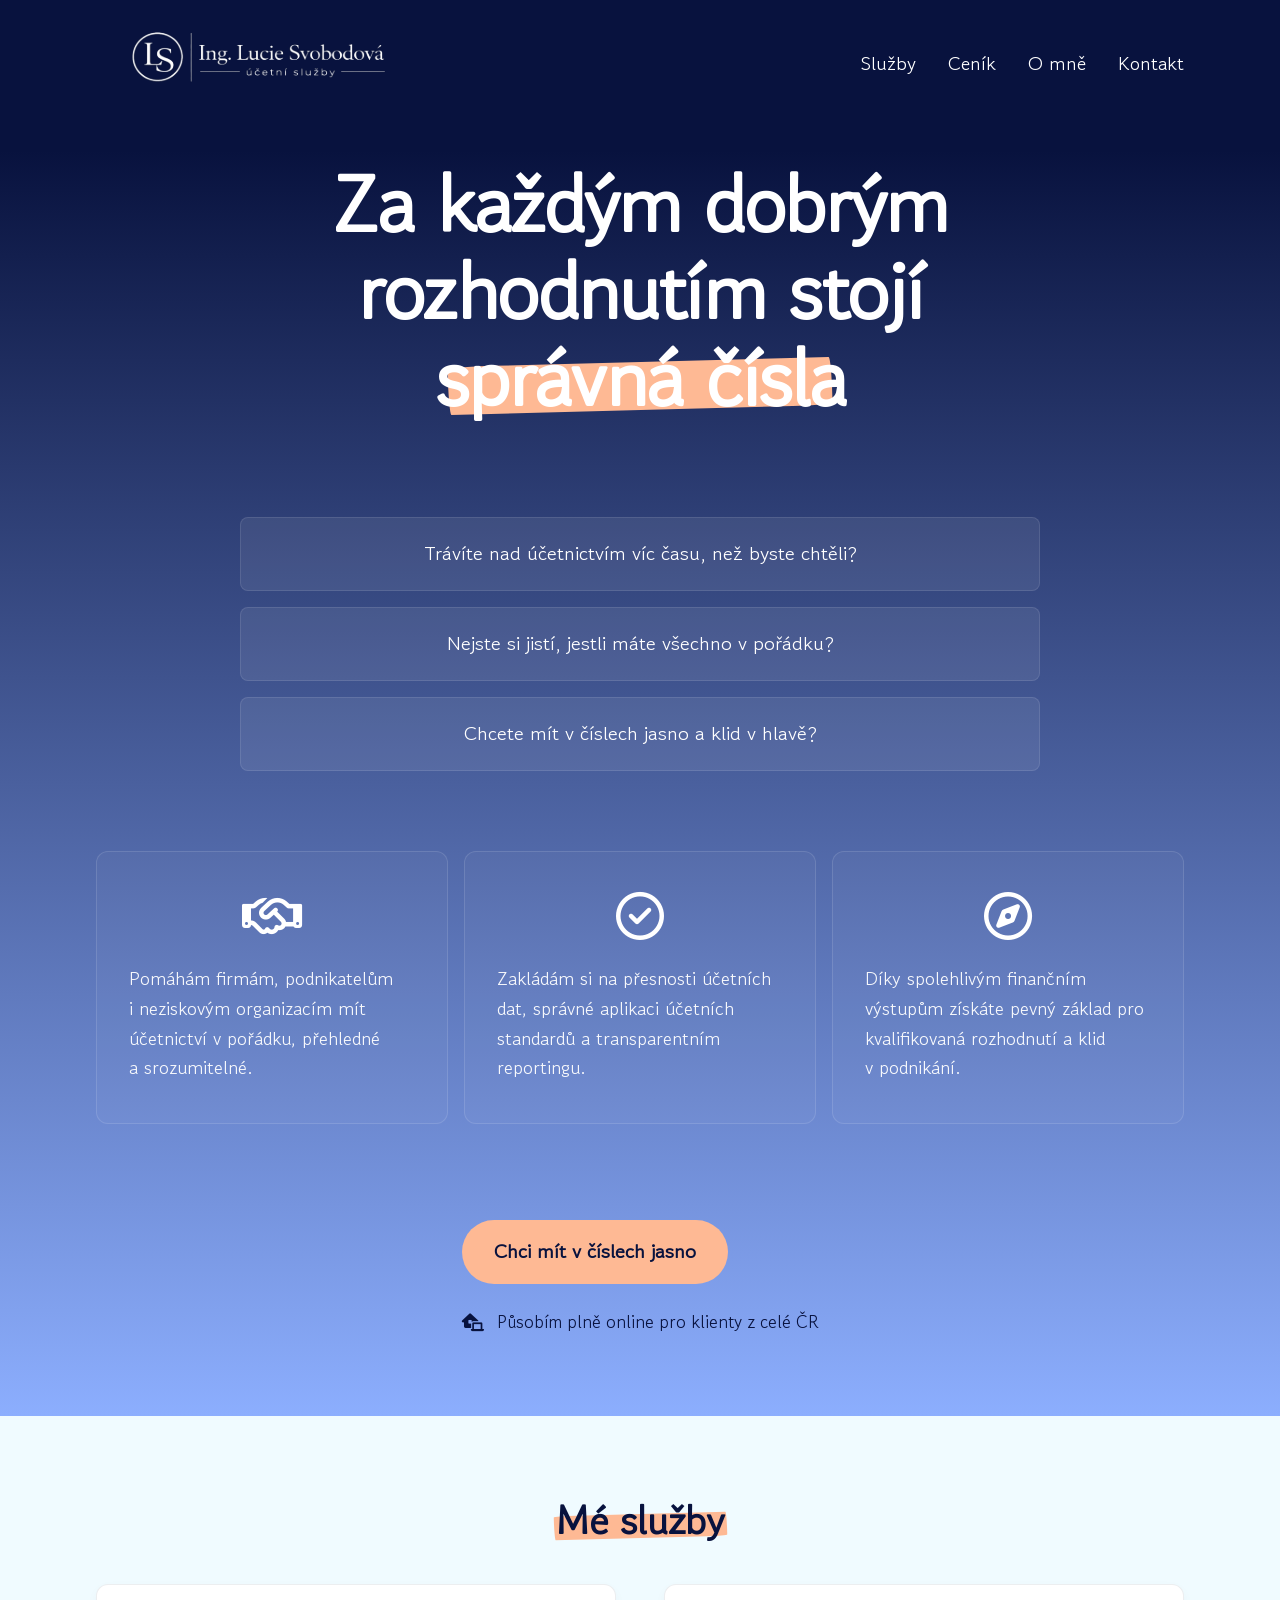
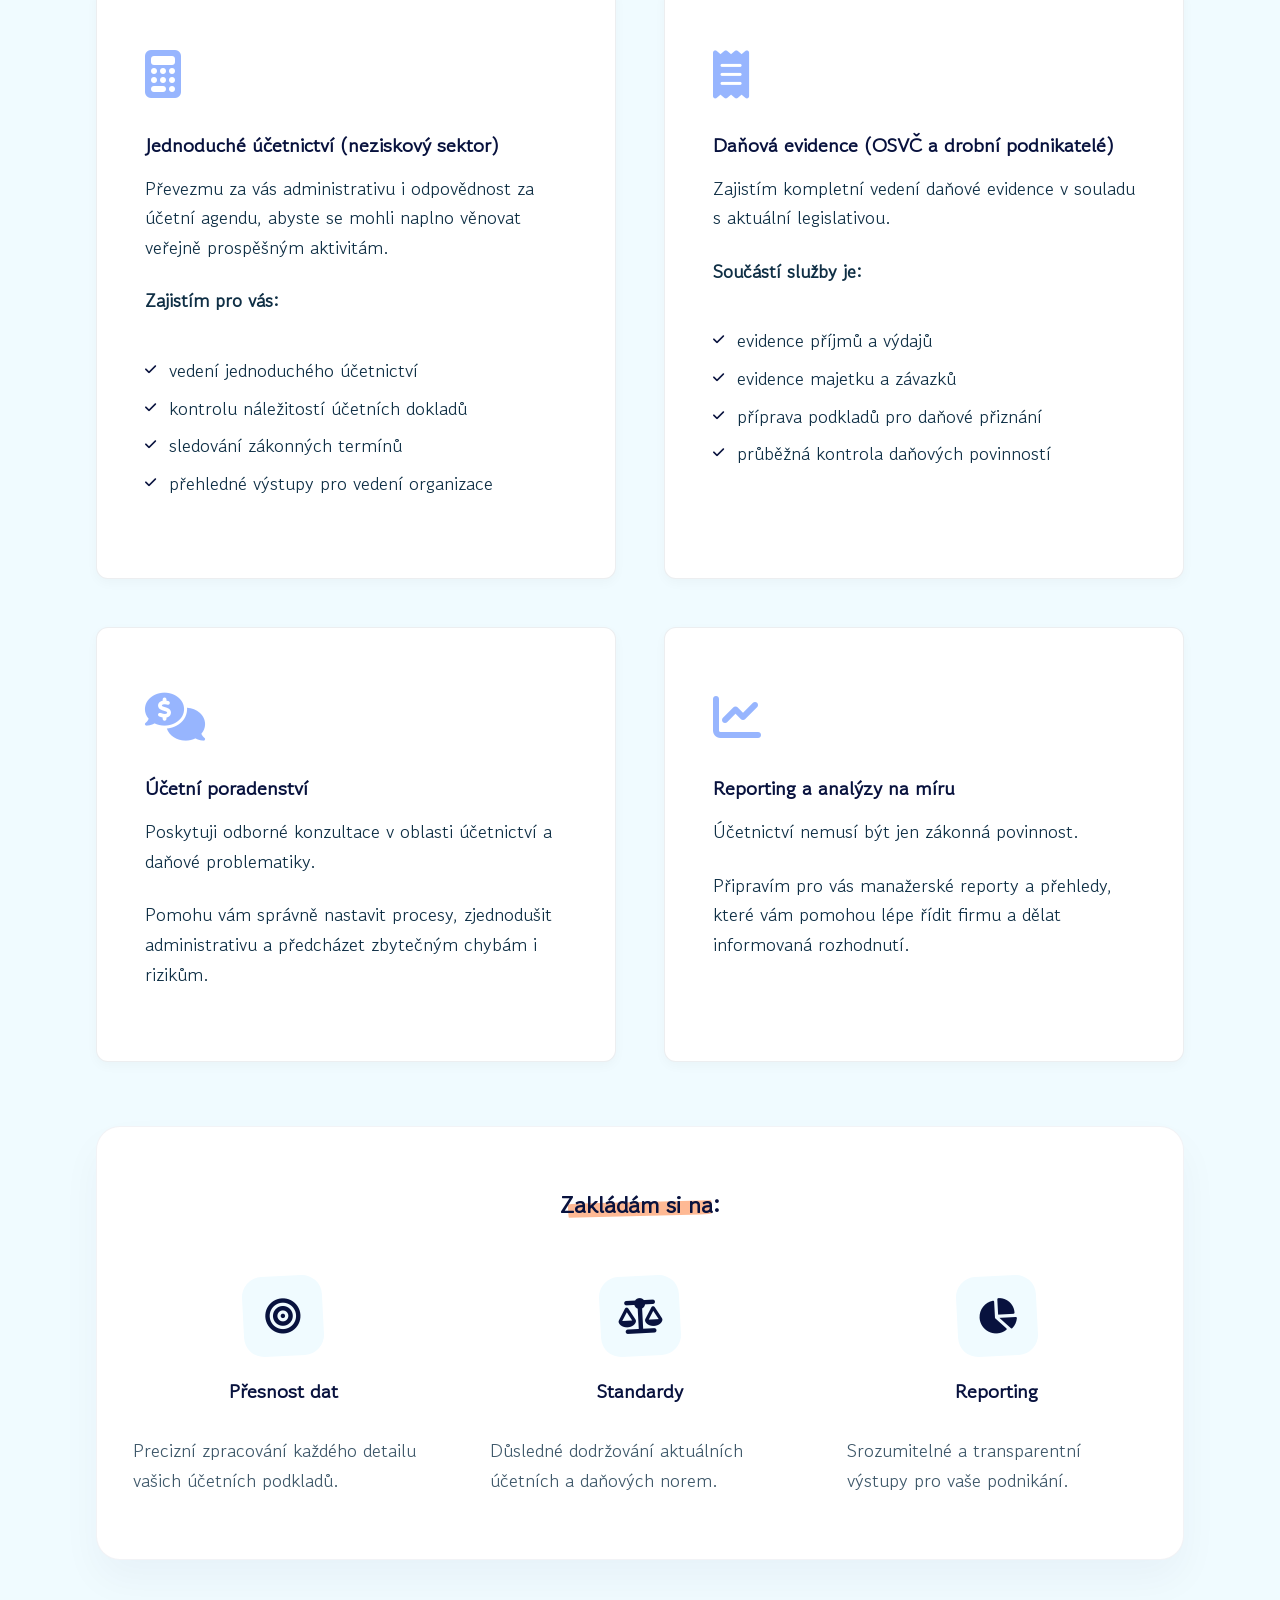
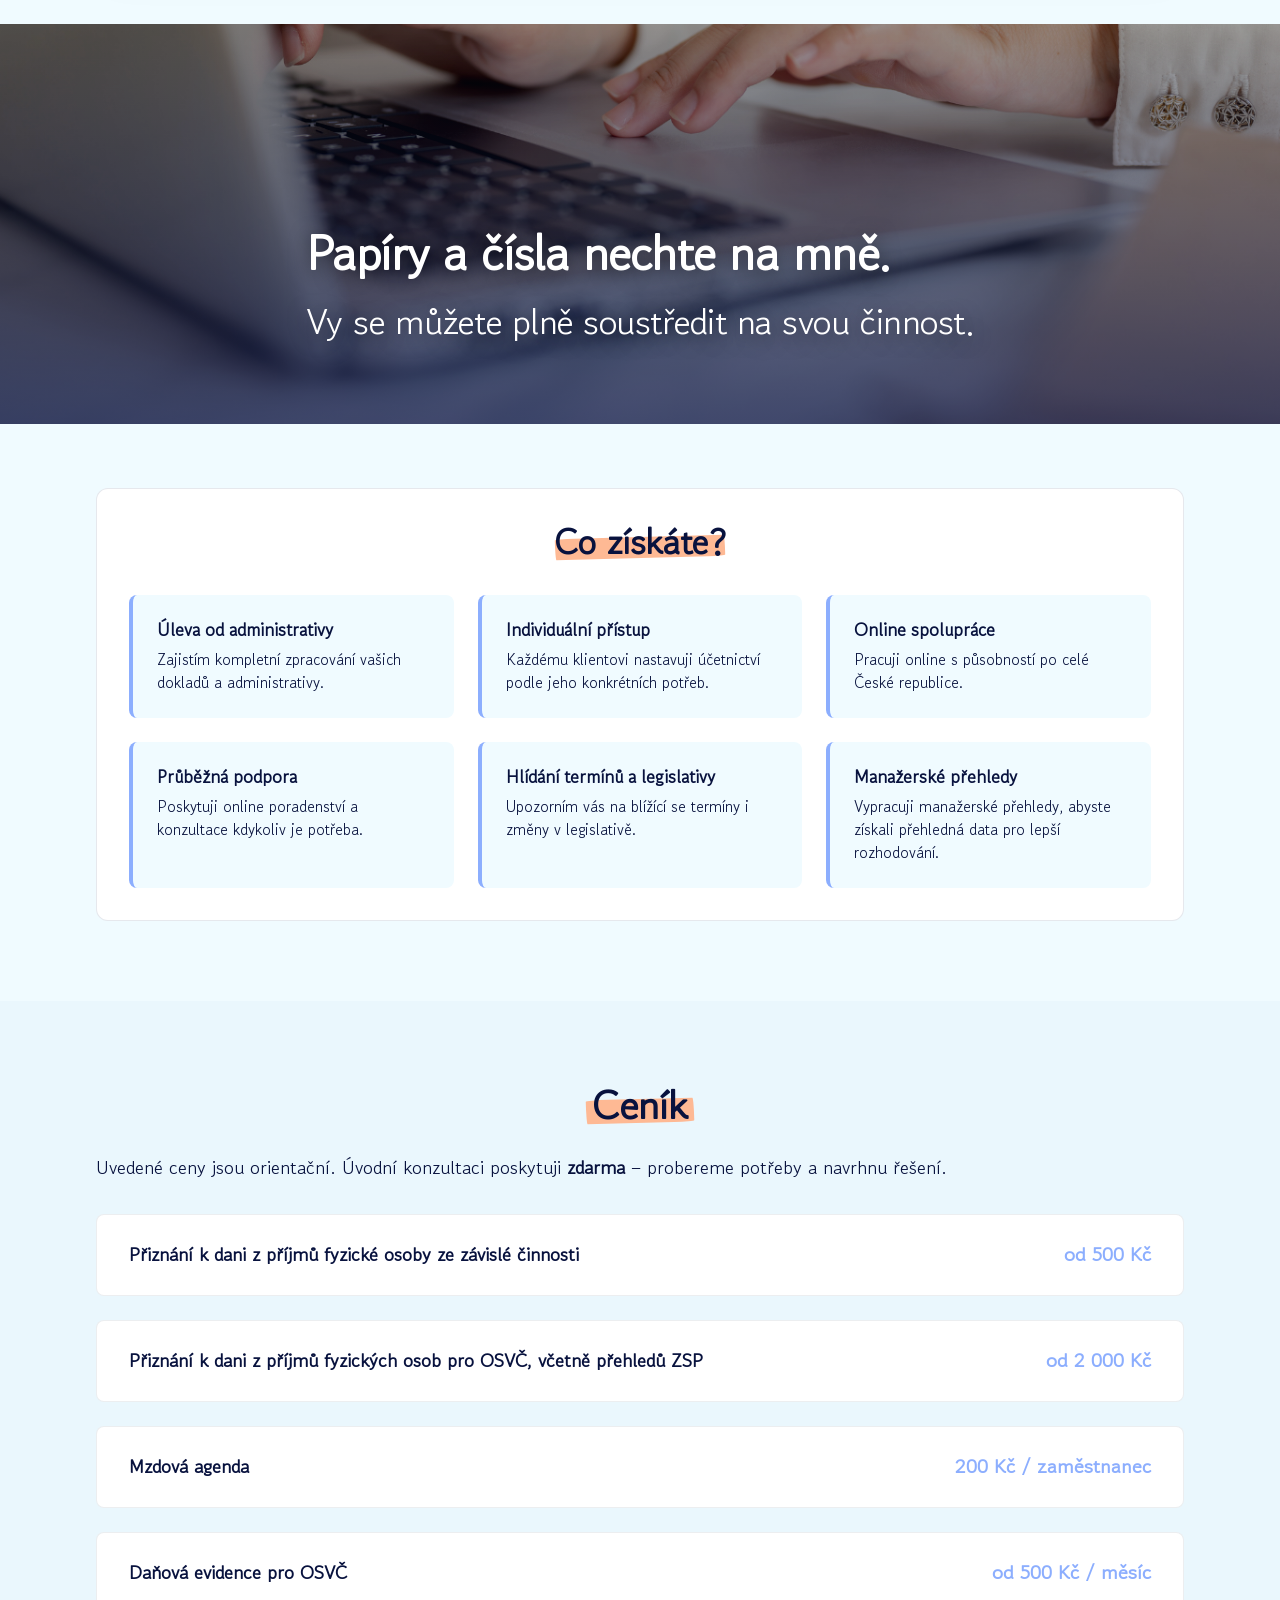
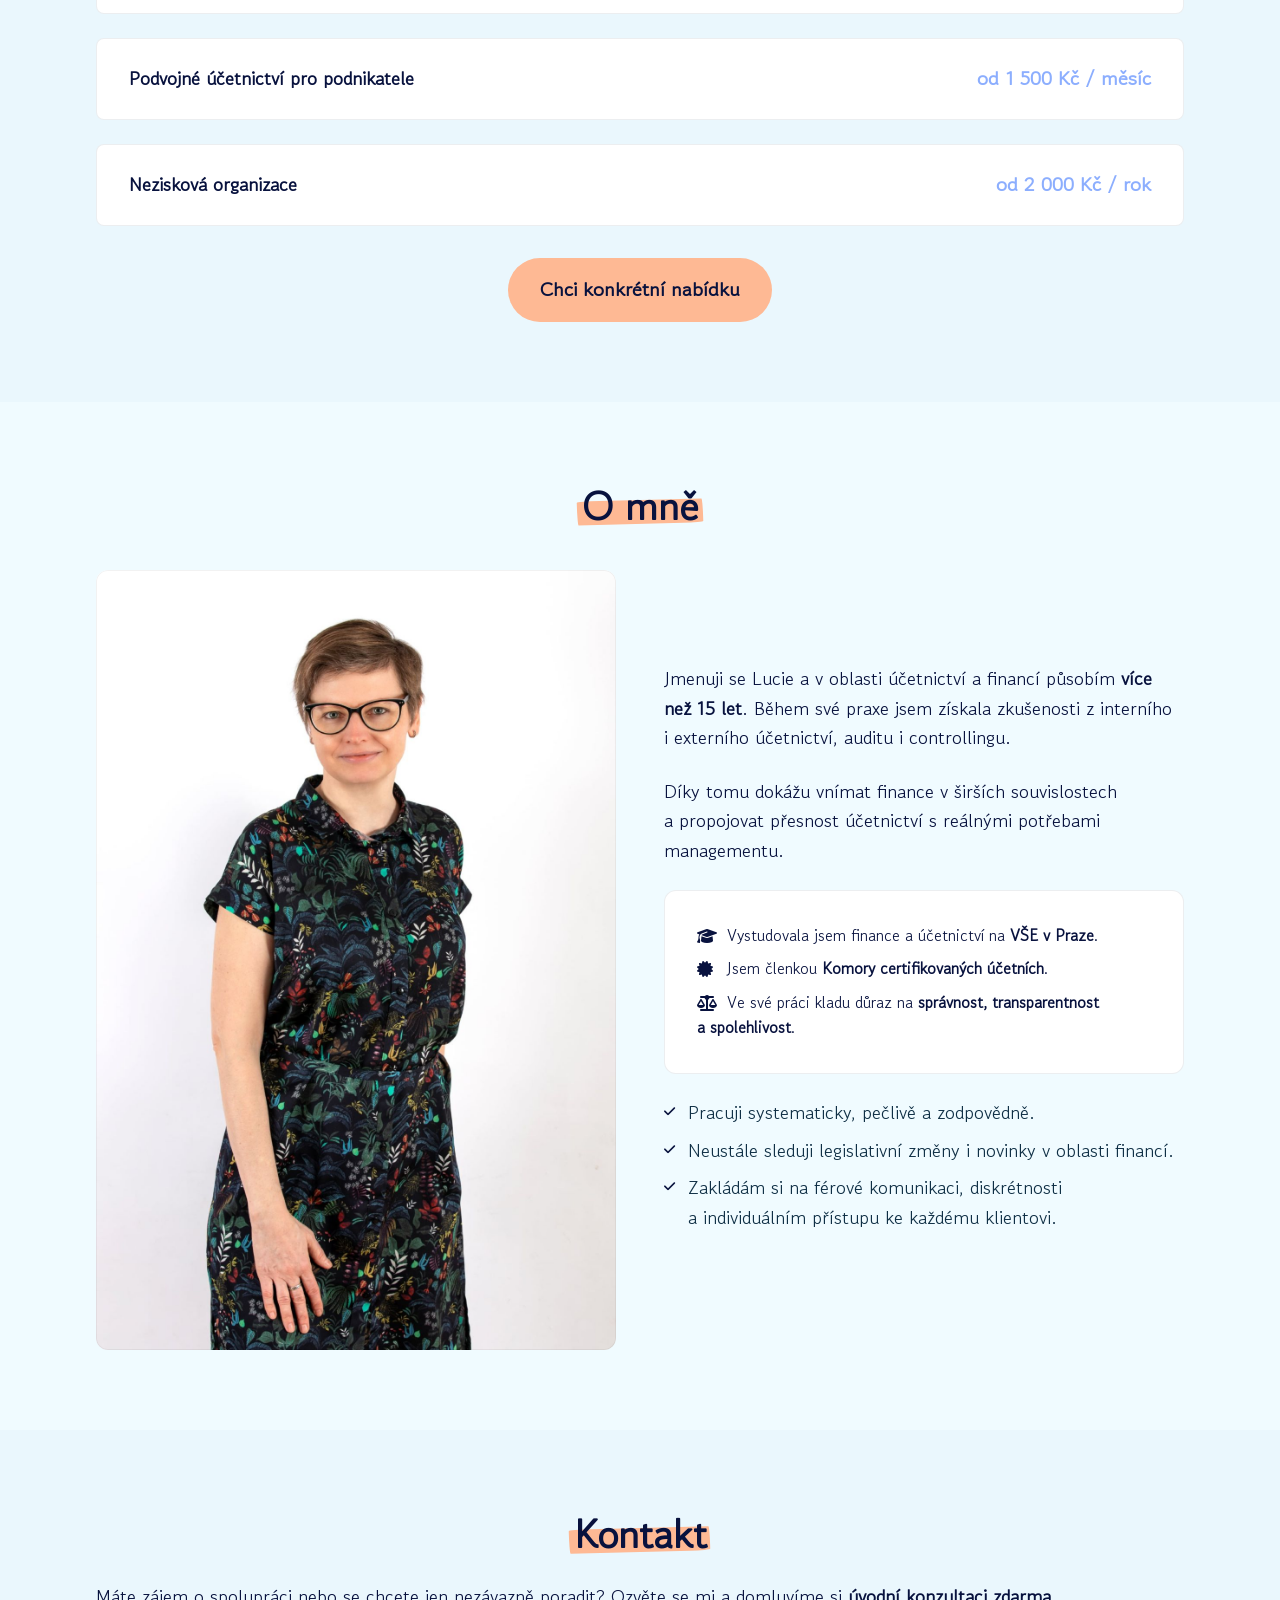
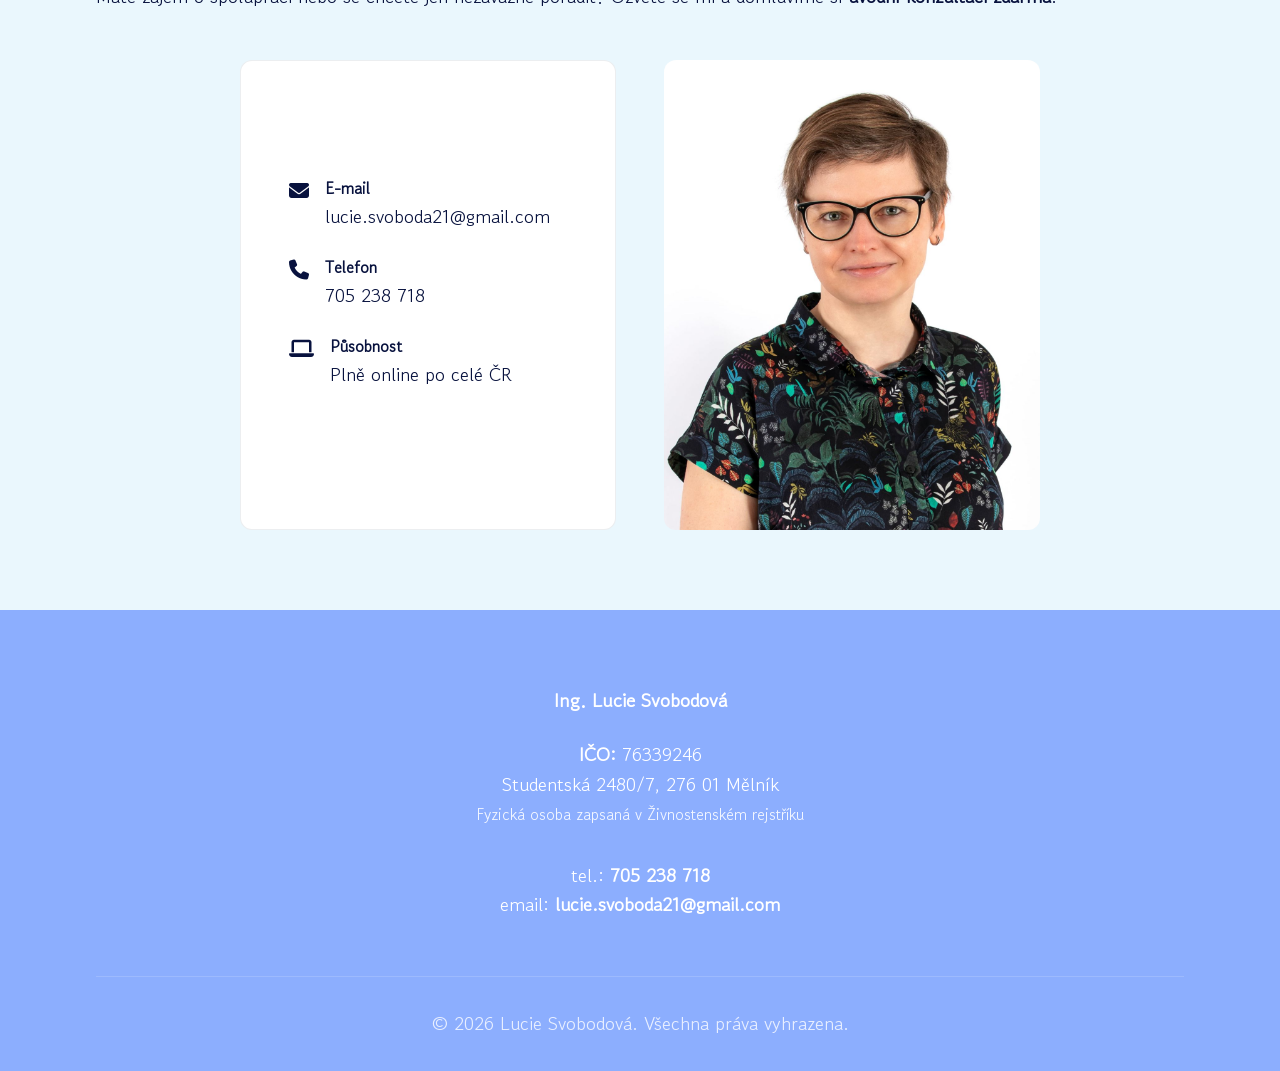
==== commit 5d7ad22d: "verze 2" ====
--- a/index.html
+++ b/index.html
@@ -7,21 +7,33 @@
     <meta http-equiv="X-UA-Compatible" content="ie=edge">
 
     <!-- SEO & Metadata -->
-    <title>Lucie Svobodová | Moderní účetnictví a finance</title>
+    <title>Lucie Svobodová | Moderní účetnictví a finance online</title>
     <meta name="description"
-        content="Profesionální vedení účetnictví, daňová evidence a finanční poradenství pro firmy, OSVČ i neziskové organizace s důrazem na přesnost a srozumitelnost.">
+        content="Profesionální online účetnictví pro celou ČR, daňová evidence a finanční poradenství pro firmy, OSVČ i neziskové organizace.">
+    <meta name="keywords"
+        content="účetnictví online, online účetní, daňová evidence, mzdová agenda, finanční poradenství, online účetnictví celá ČR, jednoduché účetnictví, podvojné účetnictví, neziskovky">
+    <meta name="author" content="Ing. Lucie Svobodová">
     <meta name="robots" content="noindex, nofollow">
     <link rel="canonical" href="https://www.luciesvobodova.cz/">
 
-    <!-- Open Graph for Social Media -->
+    <!-- Open Graph for Social Media & AI -->
     <meta property="og:title" content="Lucie Svobodová | Moderní účetnictví a finance">
     <meta property="og:description" content="Spolehlivé účetnictví a srozumitelný reporting pro vaše klidné podnikání.">
     <meta property="og:type" content="website">
     <meta property="og:url" content="https://www.luciesvobodova.cz/">
     <meta property="og:image" content="https://www.luciesvobodova.cz/obrazky/lucie.svobodova.png">
+    <meta property="og:image:alt" content="Lucie Svobodová | Moderní účetnictví a finance">
+    <meta property="og:locale" content="cs_CZ">
+    <meta property="og:site_name" content="Lucie Svobodová Účetnictví">
+
+    <!-- Twitter Card -->
+    <meta name="twitter:card" content="summary_large_image">
+    <meta name="twitter:title" content="Lucie Svobodová | Moderní účetnictví a finance">
+    <meta name="twitter:description" content="Profesionální vedení účetnictví, daňová evidence a finanční poradenství.">
+    <meta name="twitter:image" content="https://www.luciesvobodova.cz/obrazky/lucie.svobodova.png">
 
     <!-- Favicon -->
-    <link rel="icon" type="image/svg+xml" href="/favicon.svg">
+    <link rel="icon" type="image/svg+xml" href="obrazky/favicon%20svobodova-ucetnictvi.svg">
 
     <!-- Fonts (Gowun Dodum) -->
     <link rel="preconnect" href="https://fonts.googleapis.com">
@@ -35,21 +47,55 @@
     <link rel="stylesheet" href="style.css">
     <script defer src="script.js"></script>
 
-    <!-- Structured Data (JSON-LD) -->
+    <!-- Structured Data (JSON-LD) pro SEO a AI -->
     <script type="application/ld+json">
     {
       "@context": "https://schema.org",
-      "@type": "AccountingService",
-      "name": "Lucie Svobodová - Účetní služby",
-      "image": "https://www.luciesvobodova.cz/obrazky/logo-dark-bg-cropped.png",
-      "url": "https://www.luciesvobodova.cz",
-      "telephone": "",
-      "priceRange": "$$",
-      "address": {
-        "@type": "PostalAddress",
-        "addressCountry": "CZ"
-      },
-      "description": "Profesionální vedení účetnictví, daňová evidence a finanční poradenství."
+      "@graph": [
+        {
+          "@type": ["AccountingService", "ProfessionalService", "LocalBusiness"],
+          "@id": "https://www.luciesvobodova.cz/#organization",
+          "name": "Ing. Lucie Svobodová - Moderní účetnictví a finance",
+          "url": "https://www.luciesvobodova.cz",
+          "telephone": "+420705238718",
+          "email": "lucie.svoboda21@gmail.com",
+          "image": "https://www.luciesvobodova.cz/obrazky/Lucie%20Svobodova%20o%20mne.jpg",
+          "description": "Profesionální vedení účetnictví, daňová evidence a finanční poradenství plně online pro celou ČR.",
+          "address": {
+            "@type": "PostalAddress",
+            "streetAddress": "Studentská 2480/7",
+            "addressLocality": "Mělník",
+            "postalCode": "276 01",
+            "addressCountry": "CZ"
+          },
+          "founder": {
+            "@type": "Person",
+            "name": "Ing. Lucie Svobodová",
+            "jobTitle": "Certifikovaná účetní"
+          },
+          "priceRange": "$$",
+          "areaServed": [
+            {
+              "@type": "Country",
+              "name": "Czech Republic"
+            }
+          ],
+          "sameAs": [
+            "https://www.luciesvobodova.cz/"
+          ]
+        },
+        {
+          "@type": "WebSite",
+          "@id": "https://www.luciesvobodova.cz/#website",
+          "url": "https://www.luciesvobodova.cz",
+          "name": "Lucie Svobodová Účetnictví",
+          "description": "Profesionální vedení účetnictví a financí.",
+          "publisher": {
+            "@id": "https://www.luciesvobodova.cz/#organization"
+          },
+          "inLanguage": "cs"
+        }
+      ]
     }
     </script>
 </head>
@@ -119,8 +165,15 @@
                     </div>
                 </div>
 
-                <div class="hero-cta reveal" style="transition-delay: 0.3s;">
+                <div class="hero-cta reveal"
+                    style="transition-delay: 0.3s; display: flex; flex-direction: column; align-items: flex-start; gap: 1rem;">
                     <a href="#kontakt" class="btn btn-primary">Chci mít v číslech jasno</a>
+                    <p
+                        style="font-size: 1.1rem; color: var(--clr-text); font-weight: 500; margin: 0; padding-top: 0.5rem;">
+                        <i class="fa-solid fa-laptop-house"
+                            style="color: var(--clr-primary); margin-right: 0.5rem;"></i> Působím plně online pro
+                        klienty z celé ČR
+                    </p>
                 </div>
 
             </div>
@@ -289,14 +342,6 @@
                                 </p>
                             </div>
 
-                            <div
-                                style="background: var(--clr-bg); padding: 1.5rem; border-radius: var(--radius-md); border-left: 4px solid var(--clr-secondary);">
-                                <h4 style="color: var(--clr-primary); margin-bottom: 0.5rem; font-size: 1.1rem;">
-                                    Diskrétnost a důvěra
-                                </h4>
-                                <p style="color: var(--clr-text); margin: 0; font-size: 0.95rem; line-height: 1.5;">
-                                    Informace jsou chráněny s maximální péčí.</p>
-                            </div>
 
                         </div>
                     </div>
@@ -359,7 +404,8 @@
                 <div class="about-grid">
 
                     <div class="about-image reveal">
-                        <img src="obrazky/lucie.svobodova.png" alt="Portrét Lucie Svobodová - Účetní" loading="lazy">
+                        <img src="obrazky/Lucie Svobodova o mne.jpg" alt="Portrét Lucie Svobodová - Účetní"
+                            loading="lazy">
                     </div>
 
                     <div class="about-content reveal" style="transition-delay: 0.2s;">
@@ -384,9 +430,12 @@
                             </li>
                         </ul>
 
-                        <p>Pracuji systematicky, pečlivě a&nbsp;zodpovědně. Neustále sleduji legislativní změny
-                            i&nbsp;novinky v&nbsp;oblasti financí. Zakládám si na férové komunikaci, diskrétnosti
-                            a&nbsp;individuálním přístupu ke každému klientovi.</p>
+                        <ul class="service-list">
+                            <li>Pracuji systematicky, pečlivě a&nbsp;zodpovědně.</li>
+                            <li>Neustále sleduji legislativní změny i&nbsp;novinky v&nbsp;oblasti financí.</li>
+                            <li>Zakládám si na férové komunikaci, diskrétnosti a&nbsp;individuálním přístupu ke každému
+                                klientovi.</li>
+                        </ul>
                     </div>
 
                 </div>
@@ -405,17 +454,18 @@
                     </p>
                 </div>
 
-                <div class="contact-section reveal">
-                    <div class="contact-grid">
-
+                <div class="contact-grid-wrapper reveal"
+                    style="display: grid; grid-template-columns: repeat(auto-fit, minmax(300px, 1fr)); gap: var(--space-xl); margin: var(--space-xl) auto 0; max-width: 800px;">
+
+                    <!-- Kontakt Blok -->
+                    <div class="contact-section"
+                        style="margin-top: 0; display: flex; flex-direction: column; justify-content: center;">
                         <div class="contact-info">
-
-
                             <div class="contact-info-item">
                                 <i class="fa-solid fa-envelope"></i>
                                 <div>
                                     <strong>E-mail</strong>
-                                    <p><a href="mailto:info@luciesvobodova.cz">info@luciesvobodova.cz</a></p>
+                                    <p><a href="mailto:lucie.svoboda21@gmail.com">lucie.svoboda21@gmail.com</a></p>
                                 </div>
                             </div>
 
@@ -423,12 +473,27 @@
                                 <i class="fa-solid fa-phone"></i>
                                 <div>
                                     <strong>Telefon</strong>
-                                    <p><a href="tel:+420123456789">+420 123 456 789 (DOPLNIT)</a></p>
+                                    <p><a href="tel:+420705238718">705 238 718</a></p>
                                 </div>
                             </div>
-                        </div>
-
-                    </div>
+
+                            <div class="contact-info-item">
+                                <i class="fa-solid fa-laptop"></i>
+                                <div>
+                                    <strong>Působnost</strong>
+                                    <p>Plně online po celé ČR</p>
+                                </div>
+                            </div>
+                        </div>
+                    </div>
+
+                    <!-- Fotka Blok -->
+                    <div class="contact-image"
+                        style="border-radius: var(--radius-lg); overflow: hidden; display: flex;">
+                        <img src="obrazky/Lucie Svobodova ucetnictvi.jpg" alt="Lucie Svobodová"
+                            style="width: 100%; height: 100%; object-fit: cover; object-position: center; display: block;">
+                    </div>
+
                 </div>
             </div>
         </section>
@@ -463,13 +528,6 @@
         </div>
     </footer>
 
-    <!-- Cookie Banner -->
-    <div id="cookieBanner" class="cookie-banner">
-        <p>Tento web používá soubory cookies k zajištění správného fungování a analýze návštěvnosti. Pokračováním v
-            prohlížení souhlasíte s jejich použitím.</p>
-        <button id="acceptCookies" class="btn btn-white" style="padding: 0.5rem 1rem; font-size: 0.9rem;">Rozumím a
-            přijímám</button>
-    </div>
 
 </body>
 
--- a/style.css
+++ b/style.css
@@ -901,8 +901,7 @@
 
 .about-image img {
   width: 100%;
-  aspect-ratio: 4/5;
-  object-fit: cover;
+  height: auto;
   display: block;
 }
 
@@ -1126,36 +1125,6 @@
 
 .accordion.active .accordion-content {
   padding: 1rem 1.5rem;
-}
-
-/* --- Cookie Banner --- */
-.cookie-banner {
-  position: fixed;
-  bottom: 0;
-  left: 0;
-  right: 0;
-  background: var(--clr-primary);
-  color: var(--clr-white);
-  padding: var(--space-sm) var(--space-md);
-  display: flex;
-  justify-content: space-between;
-  align-items: center;
-  z-index: 9999;
-  box-shadow: 0 -4px 10px rgba(0, 0, 0, 0.1);
-  flex-wrap: wrap;
-  gap: 1rem;
-  transform: translateY(100%);
-  transition: transform 0.5s ease-in-out;
-}
-
-.cookie-banner.show {
-  transform: translateY(0);
-}
-
-.cookie-banner p {
-  margin: 0;
-  font-size: var(--fs-small);
-  max-width: 800px;
 }
 
 
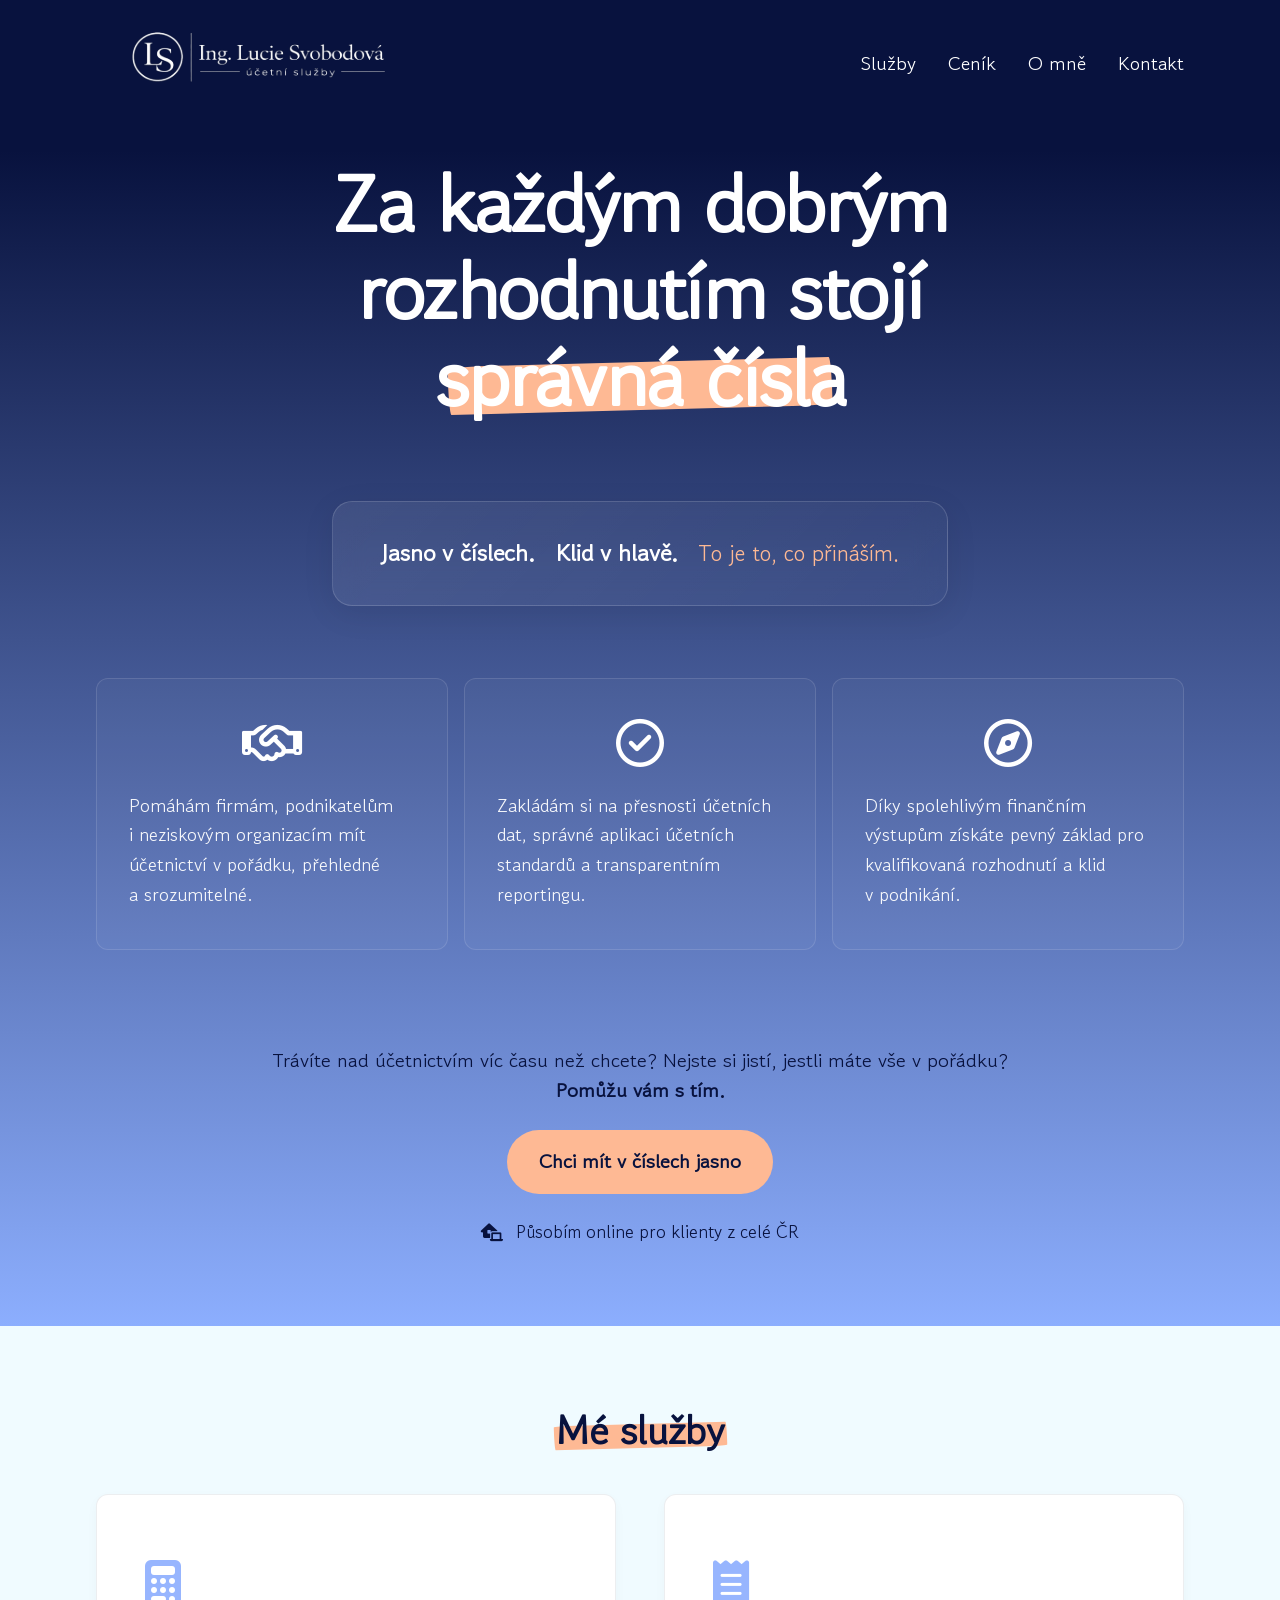
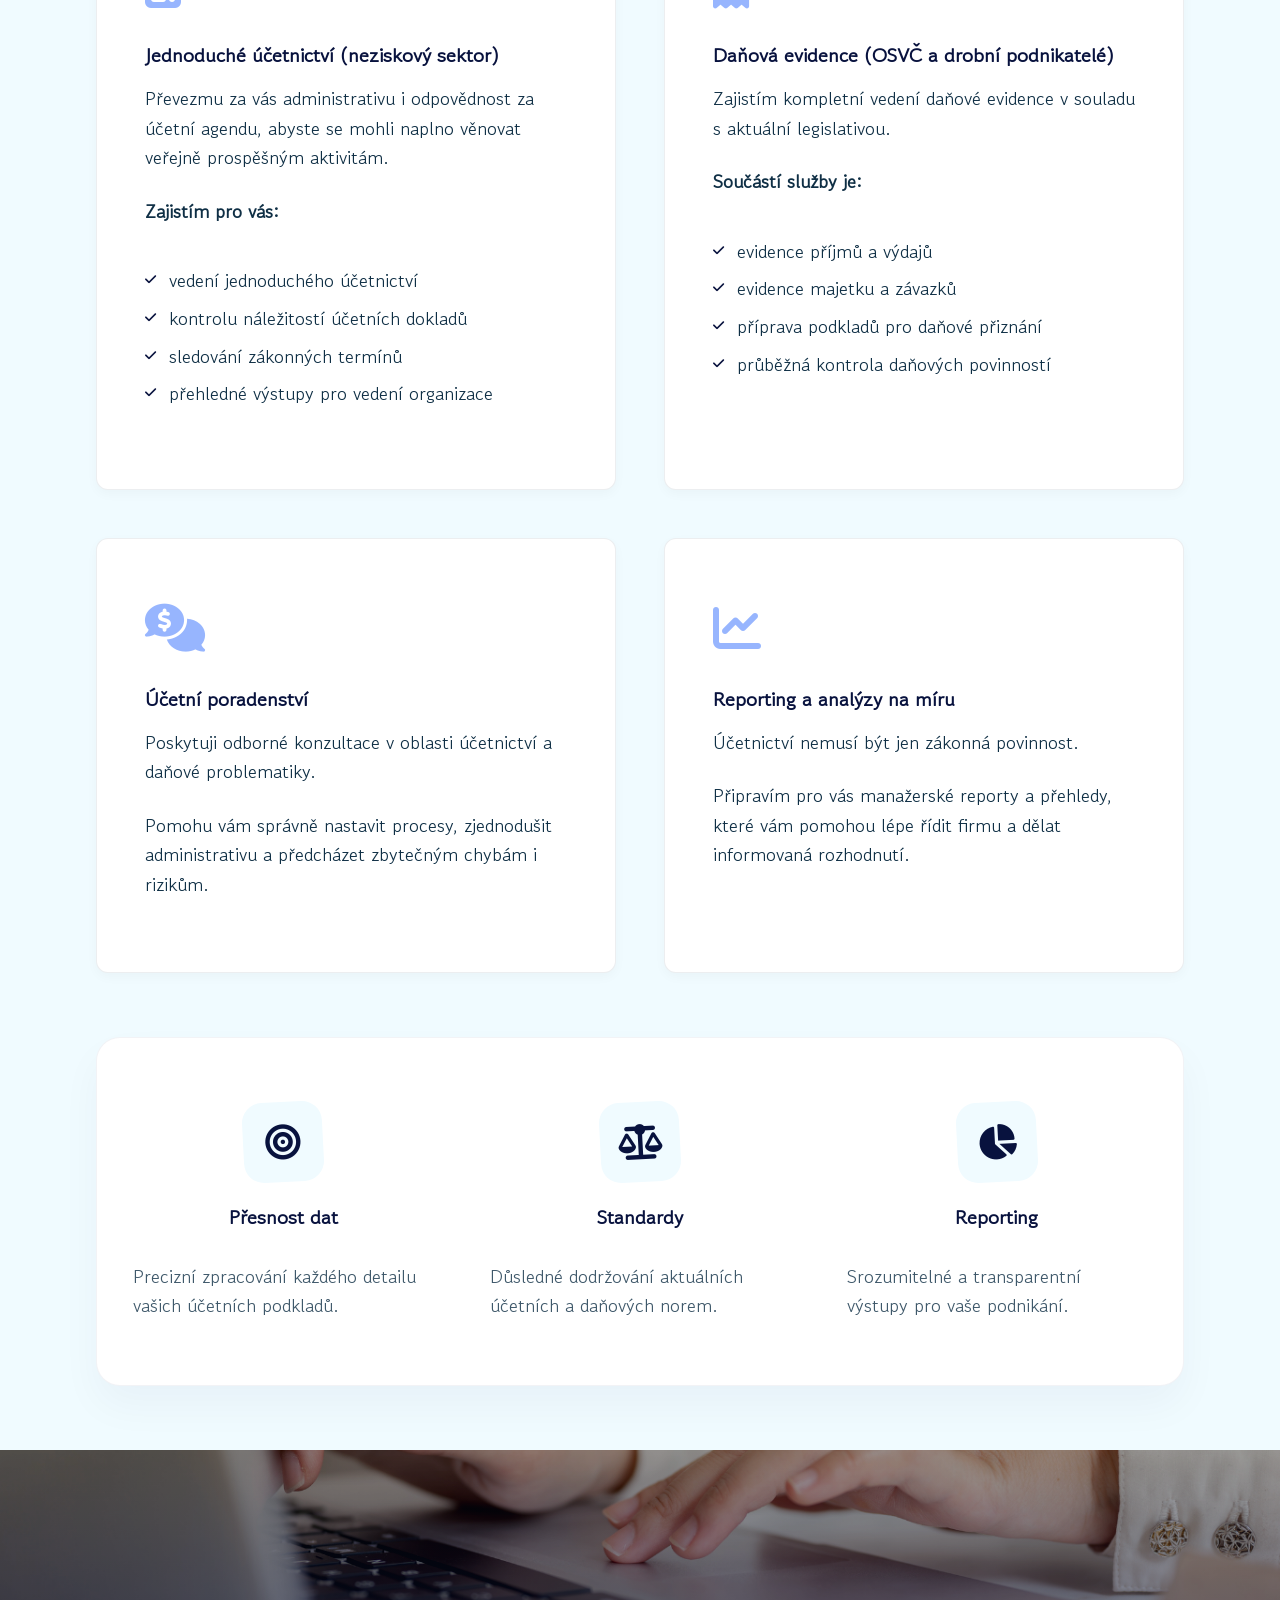
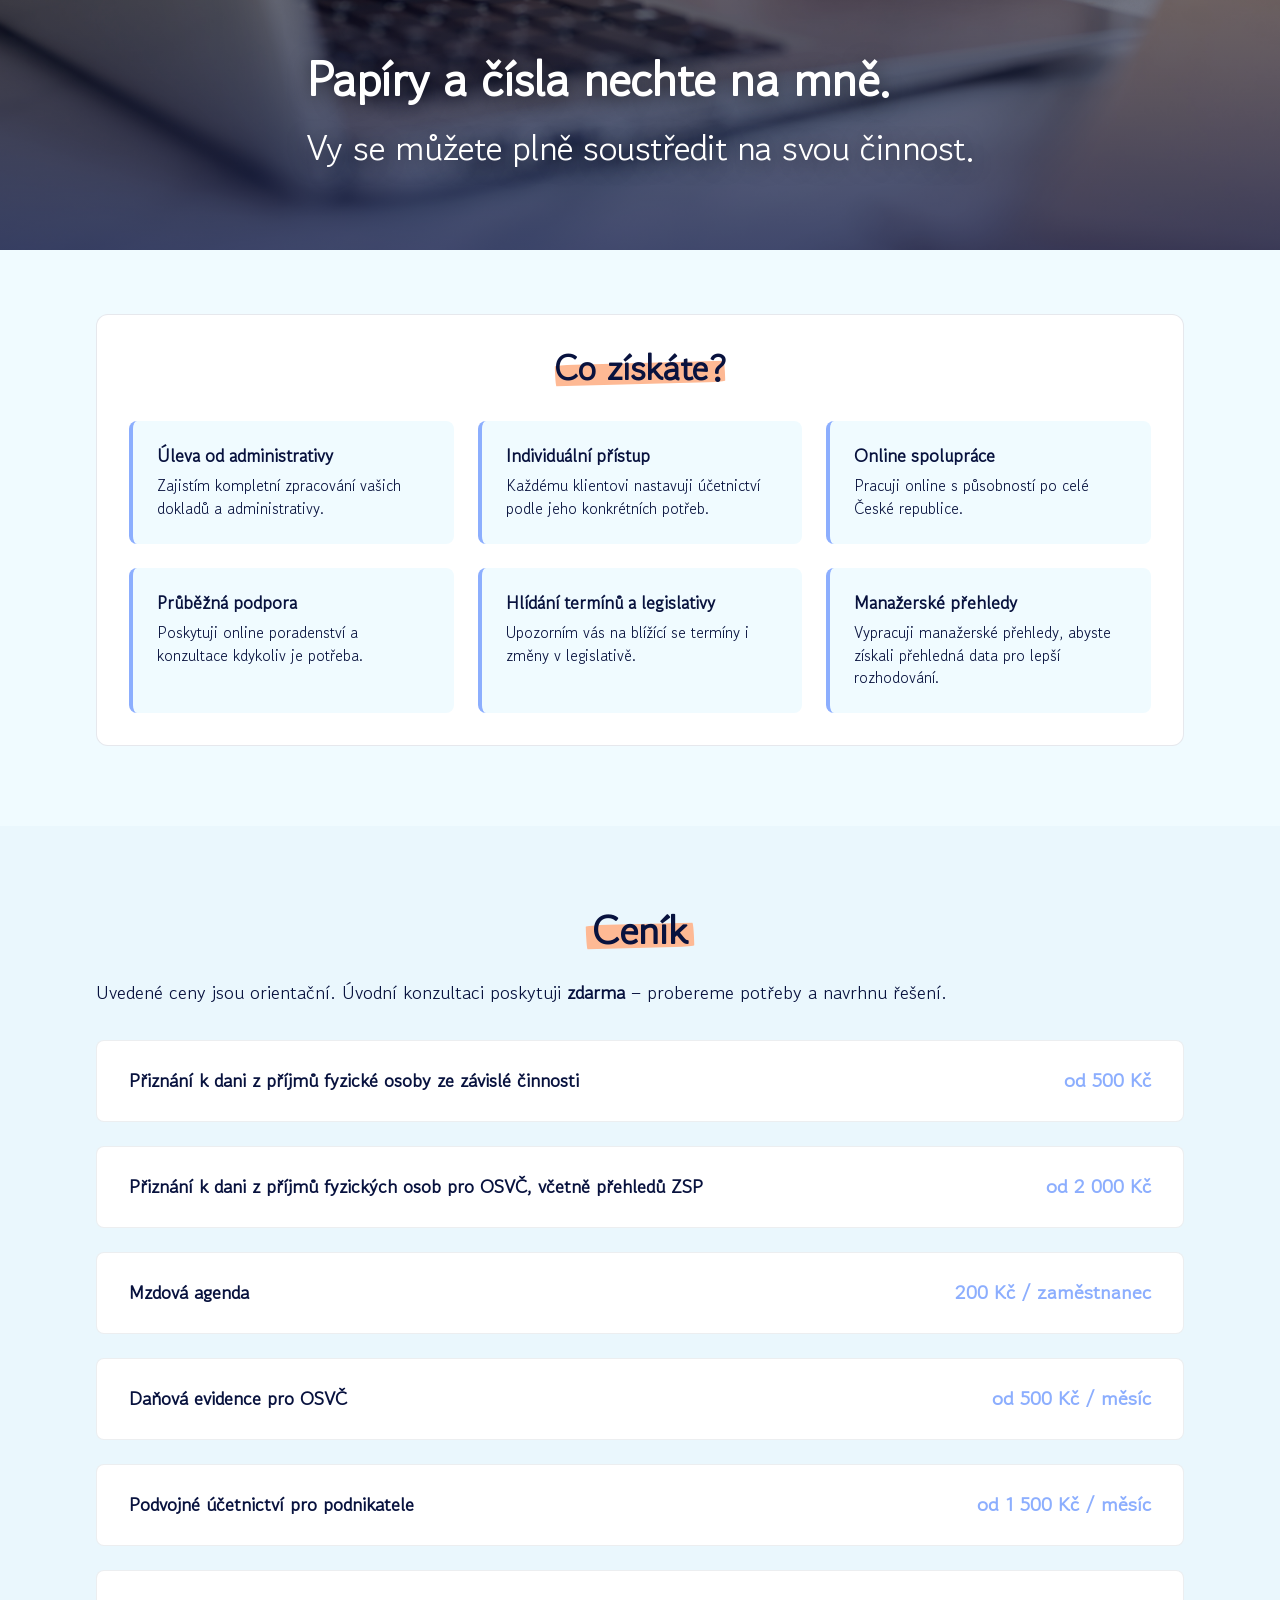
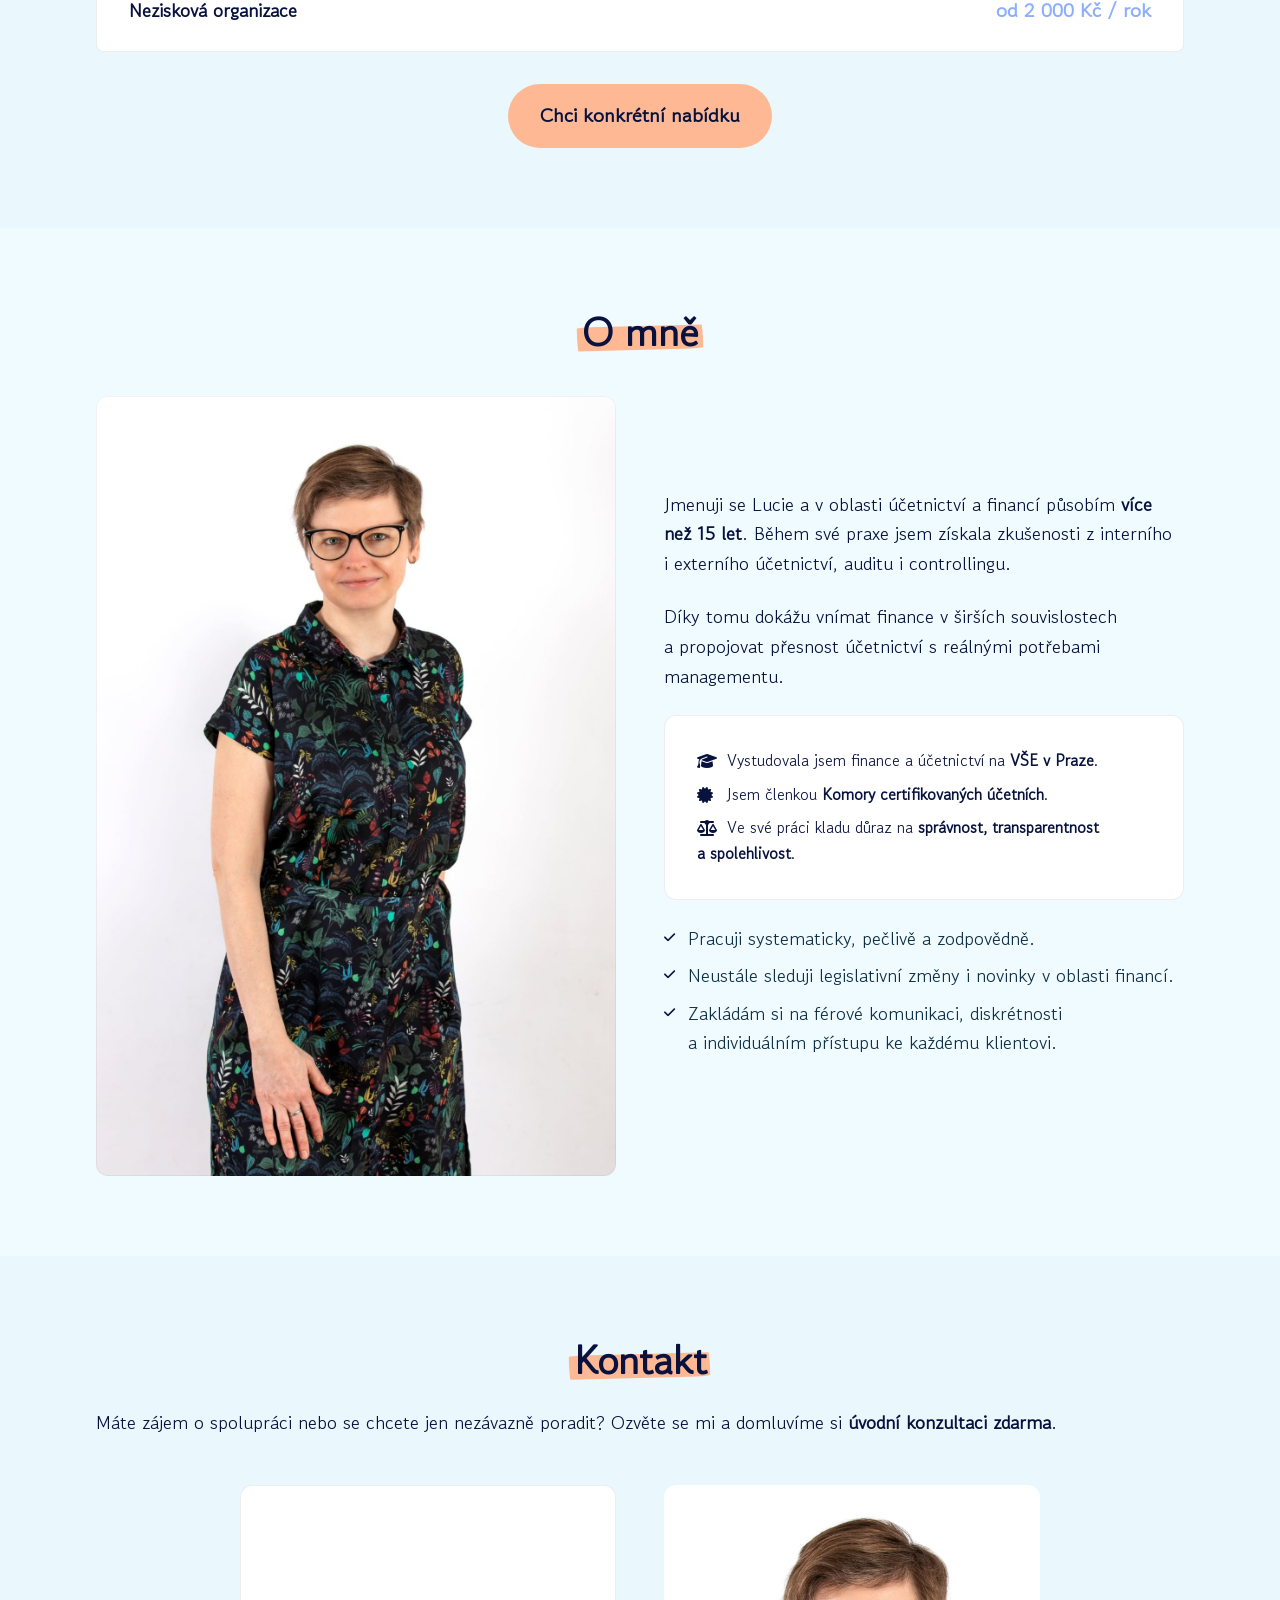
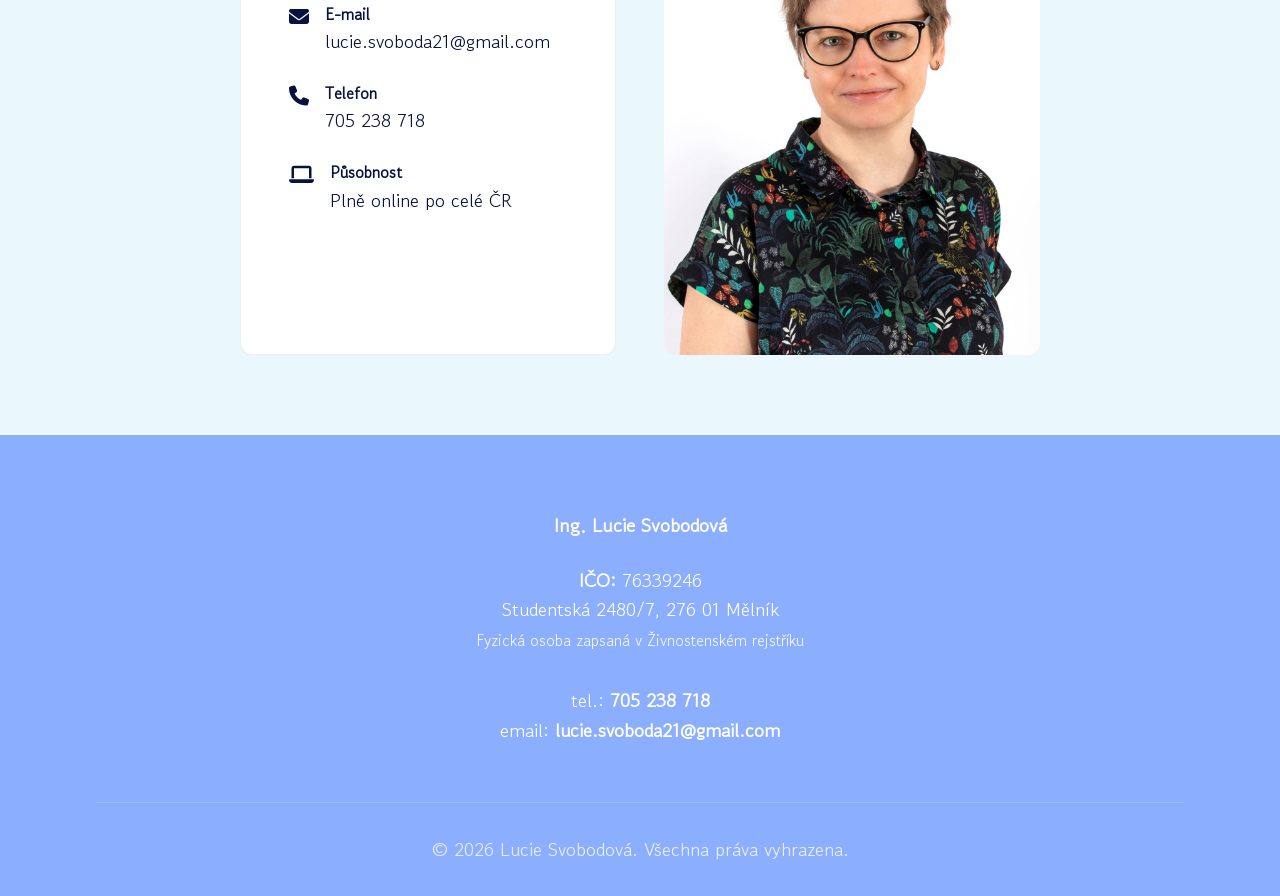
==== commit c15f675d: "verze 3" ====
--- a/index.html
+++ b/index.html
@@ -136,15 +136,23 @@
                 <h1 class="reveal" style="transition-delay: 0.1s;">Za každým dobrým<br>rozhodnutím stojí<br><span
                         class="highlight-marker">správná čísla</span></h1>
 
+                <div class="hero-perex-box reveal"
+                    style="transition-delay: 0.15s; display: flex; align-items: center; justify-content: center; flex-wrap: wrap; gap: 0.5rem 1.25rem; background: linear-gradient(135deg, rgba(255, 255, 255, 0.08) 0%, rgba(255, 255, 255, 0.02) 100%); border: 1px solid rgba(255, 255, 255, 0.15); border-radius: 20px; padding: 2rem 3rem; margin: 2rem auto 0; max-width: 850px; text-align: center; backdrop-filter: blur(16px); -webkit-backdrop-filter: blur(16px); box-shadow: 0 8px 32px rgba(0,0,0,0.08);">
+                    <div class="reveal"
+                        style="transition-delay: 0.5s; font-size: 1.5rem; color: var(--clr-white); font-weight: 700;">
+                        Jasno v číslech.
+                    </div>
+                    <div class="reveal"
+                        style="transition-delay: 0.9s; font-size: 1.5rem; color: var(--clr-white); font-weight: 700;">
+                        Klid v hlavě.
+                    </div>
+                    <div class="reveal"
+                        style="transition-delay: 1.4s; font-size: 1.4rem; color: var(--clr-accent-peach); font-weight: 500;">
+                        To je to, co přináším.
+                    </div>
+                </div>
+
                 <div class="subtitle-container reveal" style="transition-delay: 0.2s;">
-                    <ul class="hero-questions">
-                        <li>Trávíte nad účetnictvím víc času, než byste
-                            chtěli?</li>
-                        <li>Nejste si jistí, jestli máte všechno
-                            v&nbsp;pořádku?</li>
-                        <li>Chcete mít v&nbsp;číslech jasno a&nbsp;klid
-                            v&nbsp;hlavě?</li>
-                    </ul>
 
                     <div class="hero-features-grid">
                         <div class="hero-feature-box">
@@ -166,12 +174,19 @@
                 </div>
 
                 <div class="hero-cta reveal"
-                    style="transition-delay: 0.3s; display: flex; flex-direction: column; align-items: flex-start; gap: 1rem;">
+                    style="transition-delay: 0.3s; display: flex; flex-direction: column; align-items: center; gap: 1rem;">
+
+                    <p
+                        style="font-size: 1.25rem; color: var(--clr-primary); font-weight: 500; text-align: center; max-width: 800px; margin: 0 0 0.5rem 0; line-height: 1.5;">
+                        Trávíte nad účetnictvím víc času než chcete? Nejste si jistí, jestli máte vše v pořádku?<br>
+                        <strong style="font-weight: 700;">Pomůžu vám s tím.</strong>
+                    </p>
+
                     <a href="#kontakt" class="btn btn-primary">Chci mít v číslech jasno</a>
                     <p
-                        style="font-size: 1.1rem; color: var(--clr-text); font-weight: 500; margin: 0; padding-top: 0.5rem;">
+                        style="font-size: 1.1rem; color: var(--clr-text); font-weight: 500; margin: 0; padding-top: 0.5rem; text-align: center;">
                         <i class="fa-solid fa-laptop-house"
-                            style="color: var(--clr-primary); margin-right: 0.5rem;"></i> Působím plně online pro
+                            style="color: var(--clr-primary); margin-right: 0.5rem;"></i> Působím online pro
                         klienty z celé ČR
                     </p>
                 </div>
@@ -242,7 +257,6 @@
 
                 <!-- Zvýrazněné hodnoty (Zakládám si na) -->
                 <div class="values-highlight reveal">
-                    <p class="values-title">Zakládám si na:</p>
                     <div class="values-grid">
                         <div class="value-card">
                             <div class="value-icon-wrapper"><i class="fa-solid fa-bullseye"></i></div>
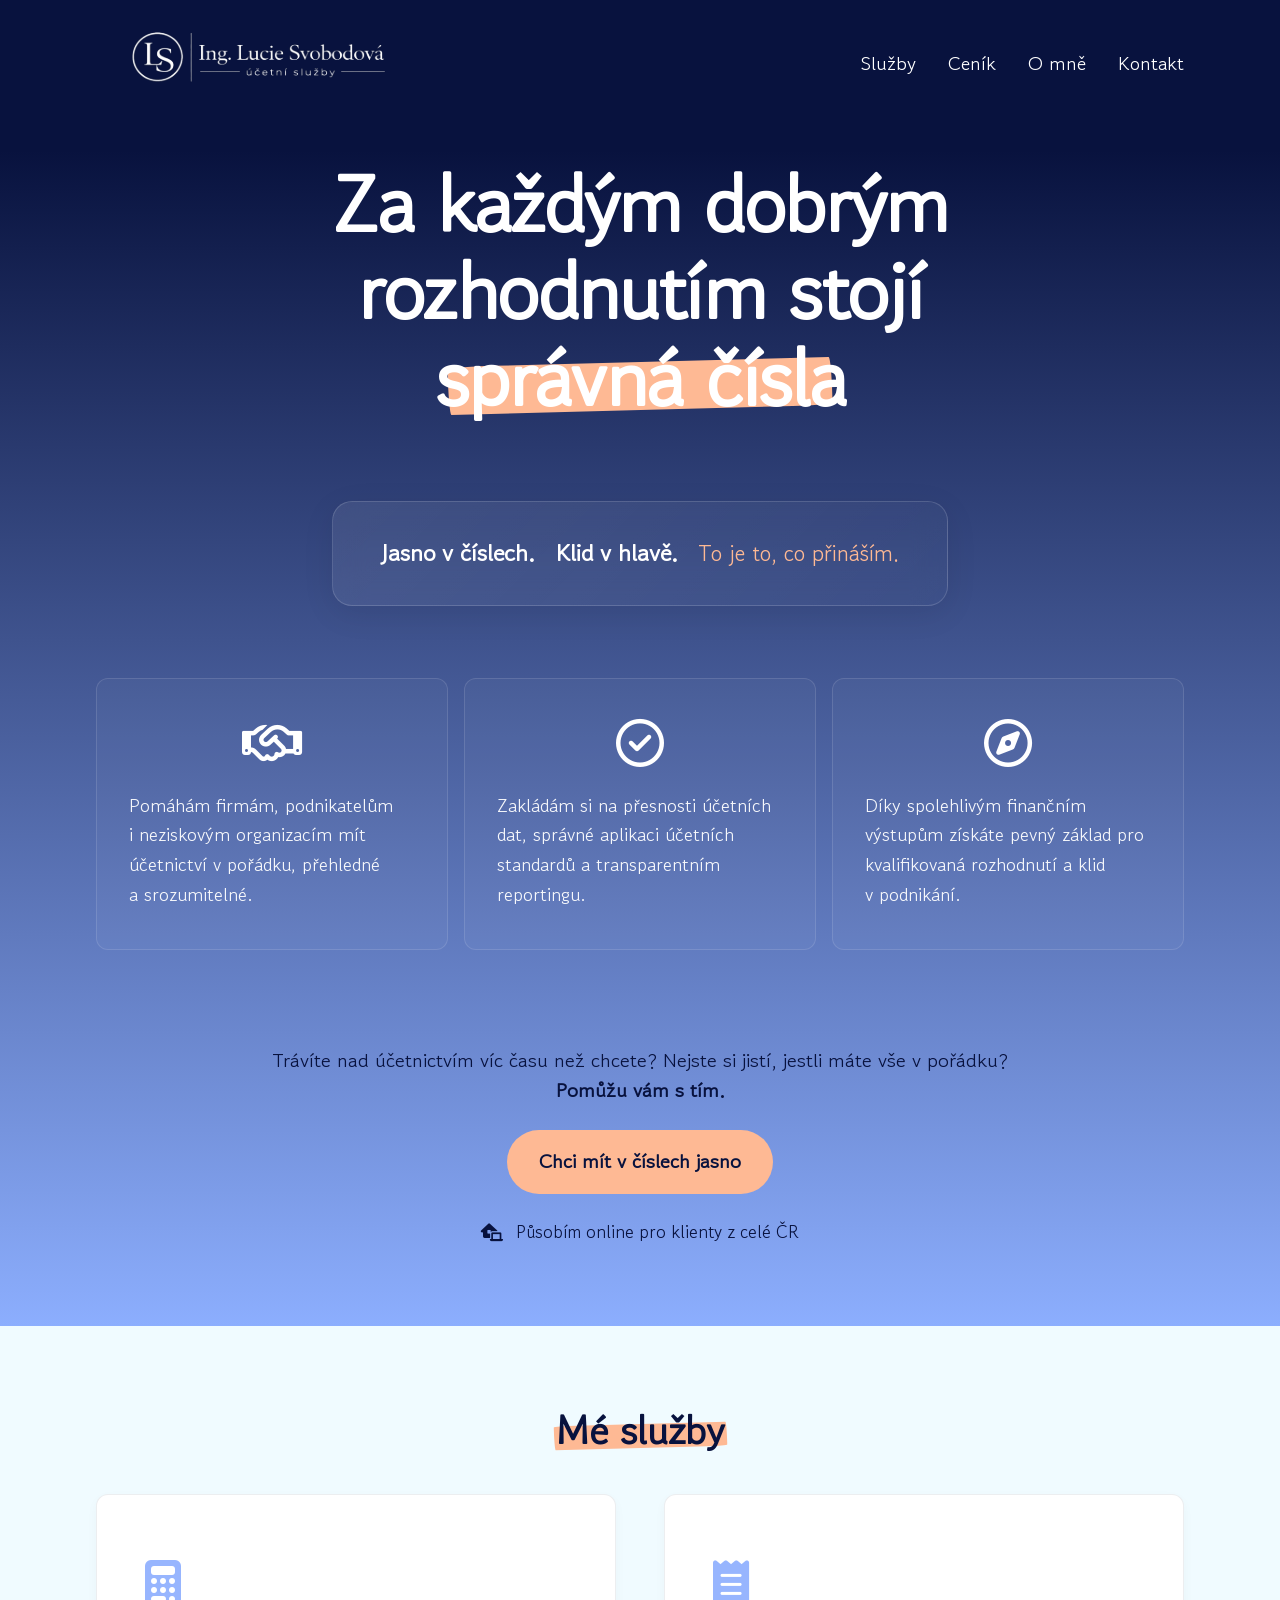
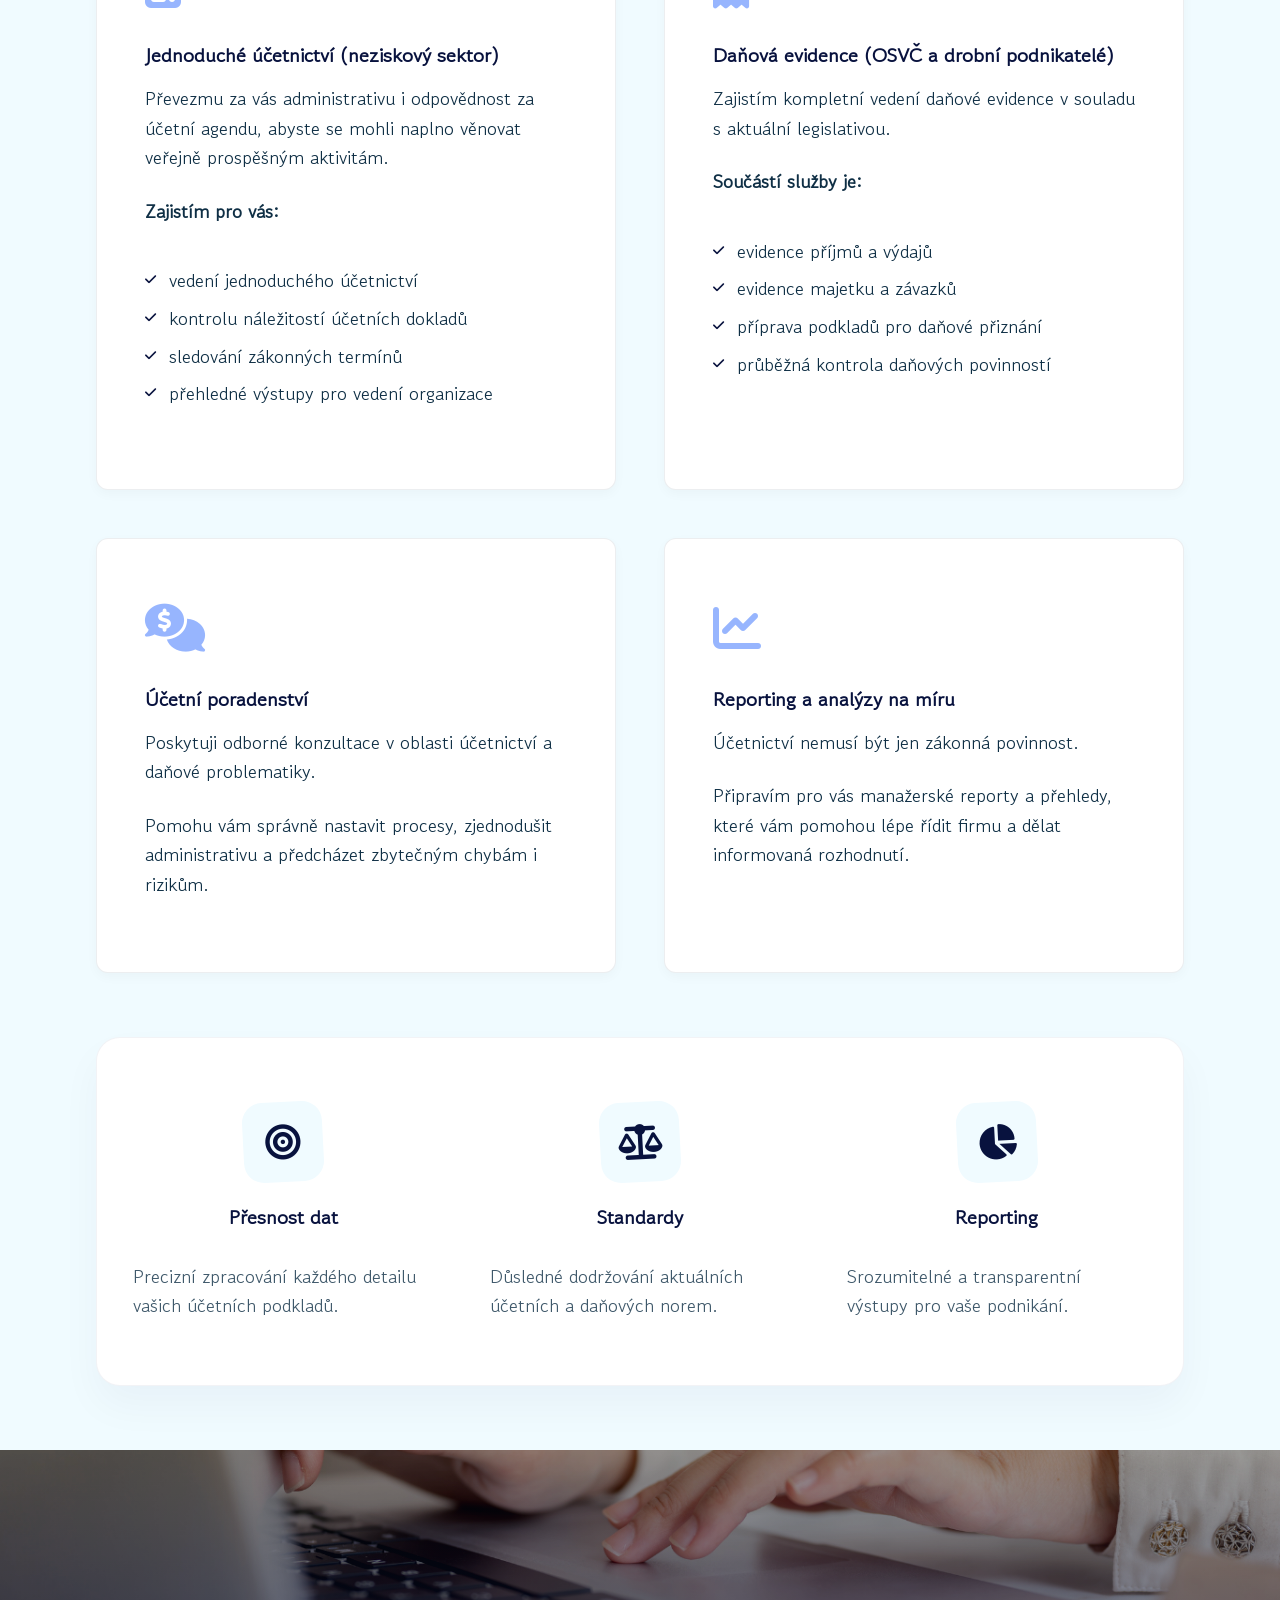
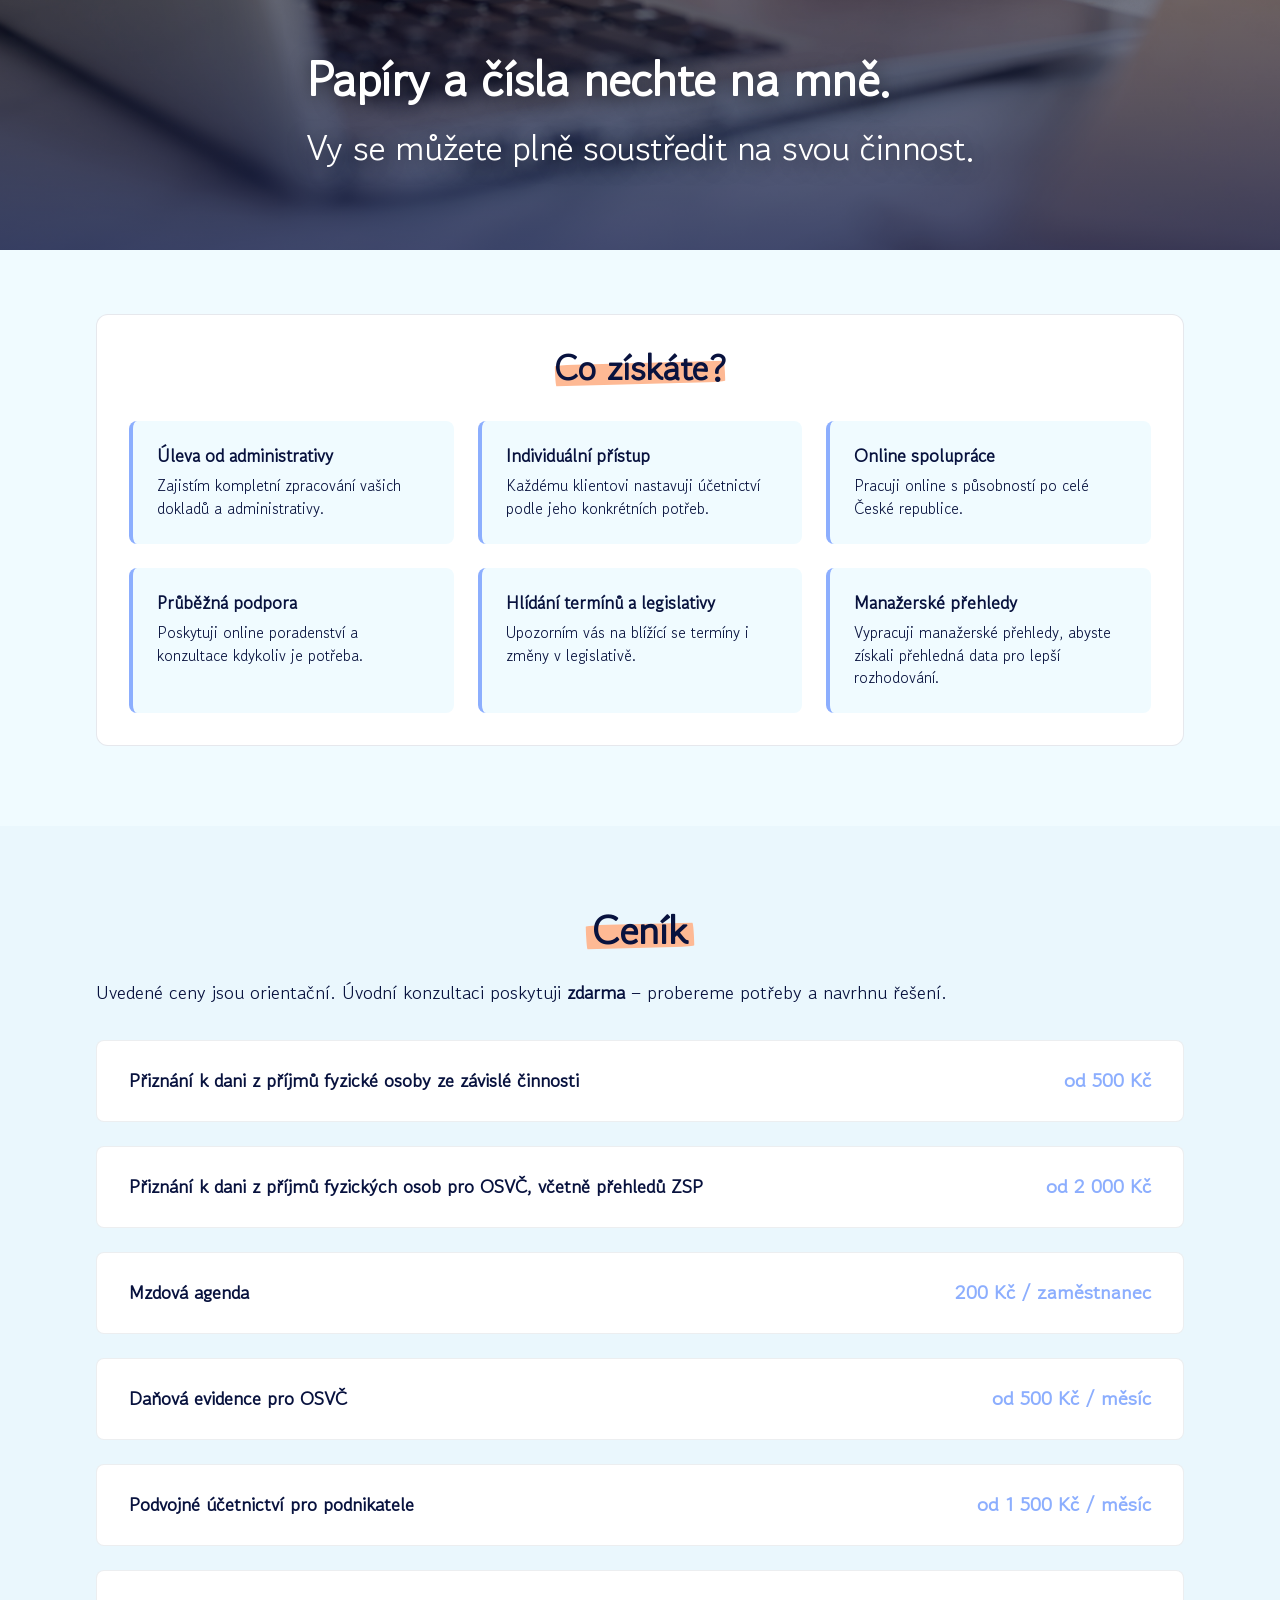
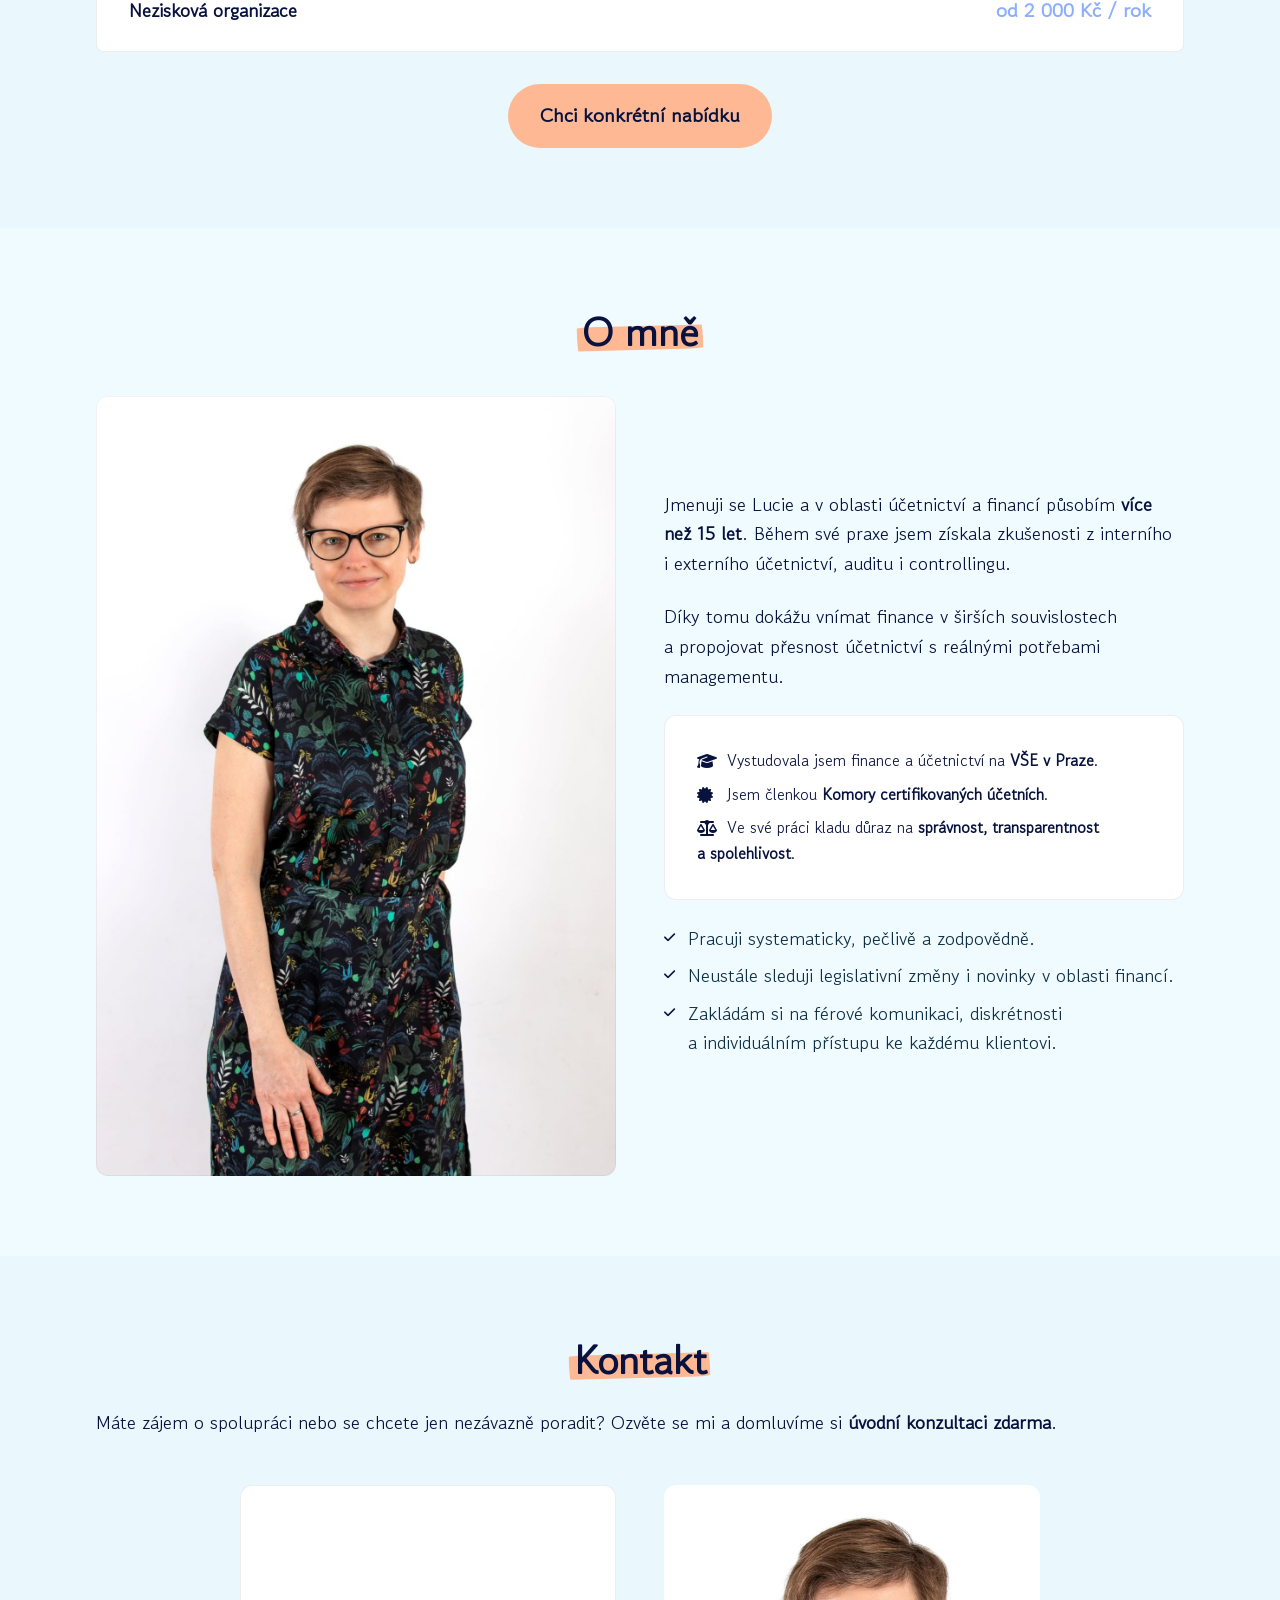
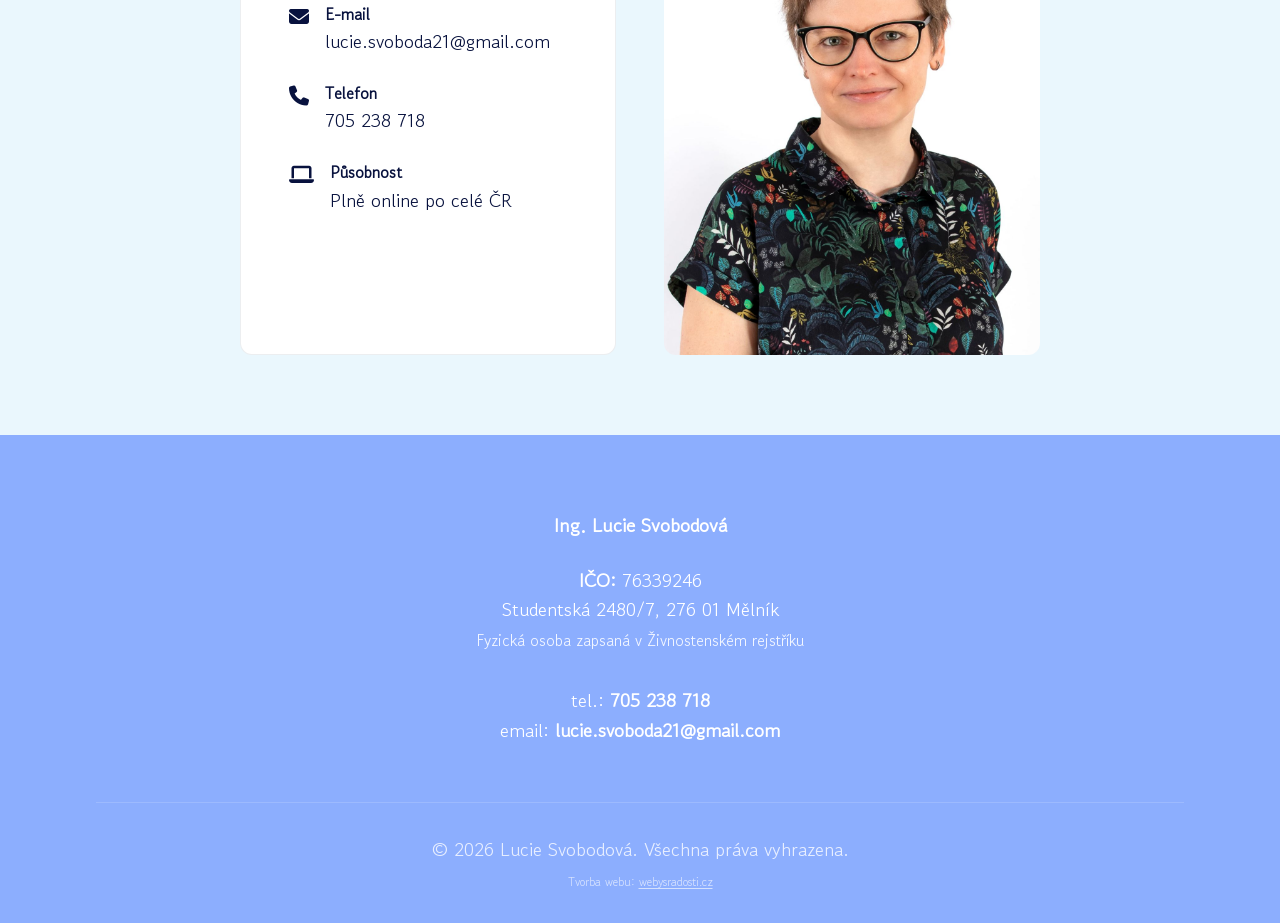
==== commit 614f95aa: "verze 4" ====
--- a/index.html
+++ b/index.html
@@ -13,15 +13,15 @@
     <meta name="keywords"
         content="účetnictví online, online účetní, daňová evidence, mzdová agenda, finanční poradenství, online účetnictví celá ČR, jednoduché účetnictví, podvojné účetnictví, neziskovky">
     <meta name="author" content="Ing. Lucie Svobodová">
-    <meta name="robots" content="noindex, nofollow">
-    <link rel="canonical" href="https://www.luciesvobodova.cz/">
+    <meta name="robots" content="index, follow">
+    <link rel="canonical" href="https://www.svobodova-ucetnictvi.cz/">
 
     <!-- Open Graph for Social Media & AI -->
     <meta property="og:title" content="Lucie Svobodová | Moderní účetnictví a finance">
     <meta property="og:description" content="Spolehlivé účetnictví a srozumitelný reporting pro vaše klidné podnikání.">
     <meta property="og:type" content="website">
-    <meta property="og:url" content="https://www.luciesvobodova.cz/">
-    <meta property="og:image" content="https://www.luciesvobodova.cz/obrazky/lucie.svobodova.png">
+    <meta property="og:url" content="https://www.svobodova-ucetnictvi.cz/">
+    <meta property="og:image" content="https://www.svobodova-ucetnictvi.cz/obrazky/lucie.svobodova.png">
     <meta property="og:image:alt" content="Lucie Svobodová | Moderní účetnictví a finance">
     <meta property="og:locale" content="cs_CZ">
     <meta property="og:site_name" content="Lucie Svobodová Účetnictví">
@@ -30,7 +30,7 @@
     <meta name="twitter:card" content="summary_large_image">
     <meta name="twitter:title" content="Lucie Svobodová | Moderní účetnictví a finance">
     <meta name="twitter:description" content="Profesionální vedení účetnictví, daňová evidence a finanční poradenství.">
-    <meta name="twitter:image" content="https://www.luciesvobodova.cz/obrazky/lucie.svobodova.png">
+    <meta name="twitter:image" content="https://www.svobodova-ucetnictvi.cz/obrazky/lucie.svobodova.png">
 
     <!-- Favicon -->
     <link rel="icon" type="image/svg+xml" href="obrazky/favicon%20svobodova-ucetnictvi.svg">
@@ -54,12 +54,12 @@
       "@graph": [
         {
           "@type": ["AccountingService", "ProfessionalService", "LocalBusiness"],
-          "@id": "https://www.luciesvobodova.cz/#organization",
+          "@id": "https://www.svobodova-ucetnictvi.cz/#organization",
           "name": "Ing. Lucie Svobodová - Moderní účetnictví a finance",
-          "url": "https://www.luciesvobodova.cz",
+          "url": "https://www.svobodova-ucetnictvi.cz",
           "telephone": "+420705238718",
           "email": "lucie.svoboda21@gmail.com",
-          "image": "https://www.luciesvobodova.cz/obrazky/Lucie%20Svobodova%20o%20mne.jpg",
+          "image": "https://www.svobodova-ucetnictvi.cz/obrazky/Lucie%20Svobodova%20o%20mne.jpg",
           "description": "Profesionální vedení účetnictví, daňová evidence a finanční poradenství plně online pro celou ČR.",
           "address": {
             "@type": "PostalAddress",
@@ -81,17 +81,17 @@
             }
           ],
           "sameAs": [
-            "https://www.luciesvobodova.cz/"
+            "https://www.svobodova-ucetnictvi.cz/"
           ]
         },
         {
           "@type": "WebSite",
-          "@id": "https://www.luciesvobodova.cz/#website",
-          "url": "https://www.luciesvobodova.cz",
+          "@id": "https://www.svobodova-ucetnictvi.cz/#website",
+          "url": "https://www.svobodova-ucetnictvi.cz",
           "name": "Lucie Svobodová Účetnictví",
           "description": "Profesionální vedení účetnictví a financí.",
           "publisher": {
-            "@id": "https://www.luciesvobodova.cz/#organization"
+            "@id": "https://www.svobodova-ucetnictvi.cz/#organization"
           },
           "inLanguage": "cs"
         }
@@ -295,7 +295,7 @@
                             <span class="highlight-marker" style="color: var(--clr-primary);">Co získáte?</span>
                         </h3>
                         <div
-                            style="display: grid; grid-template-columns: repeat(auto-fill, minmax(280px, 1fr)); gap: 1.5rem;">
+                            class="benefits-grid" style="gap: 1.5rem;">
 
                             <div
                                 style="background: var(--clr-bg); padding: 1.5rem; border-radius: var(--radius-md); border-left: 4px solid var(--clr-secondary);">
@@ -536,7 +536,8 @@
 
             <div class="footer-bottom">
                 <div class="footer-copyright">
-                    <p>&copy; 2026 Lucie Svobodová. Všechna práva vyhrazena.</p>
+                    <p>&copy; <span id="current-year">2026</span> Lucie Svobodová. Všechna práva vyhrazena.</p>
+                    <p style="font-size: 0.85em; margin-top: 0.5rem; opacity: 0.8;">Tvorba webu: <a href="https://www.webysradosti.cz" target="_blank" rel="noopener noreferrer" style="color: inherit; text-decoration: underline;">webysradosti.cz</a></p>
                 </div>
             </div>
         </div>
--- a/style.css
+++ b/style.css
@@ -1494,4 +1494,20 @@
   .slogan-overlay {
     padding-bottom: 2rem;
   }
+}
+
+/* --- Benefits Grid (Co získáte) --- */
+.benefits-grid {
+  display: grid;
+  grid-template-columns: 1fr;
+}
+@media (min-width: 768px) {
+  .benefits-grid {
+    grid-template-columns: repeat(2, 1fr);
+  }
+}
+@media (min-width: 1024px) {
+  .benefits-grid {
+    grid-template-columns: repeat(3, 1fr);
+  }
 }
